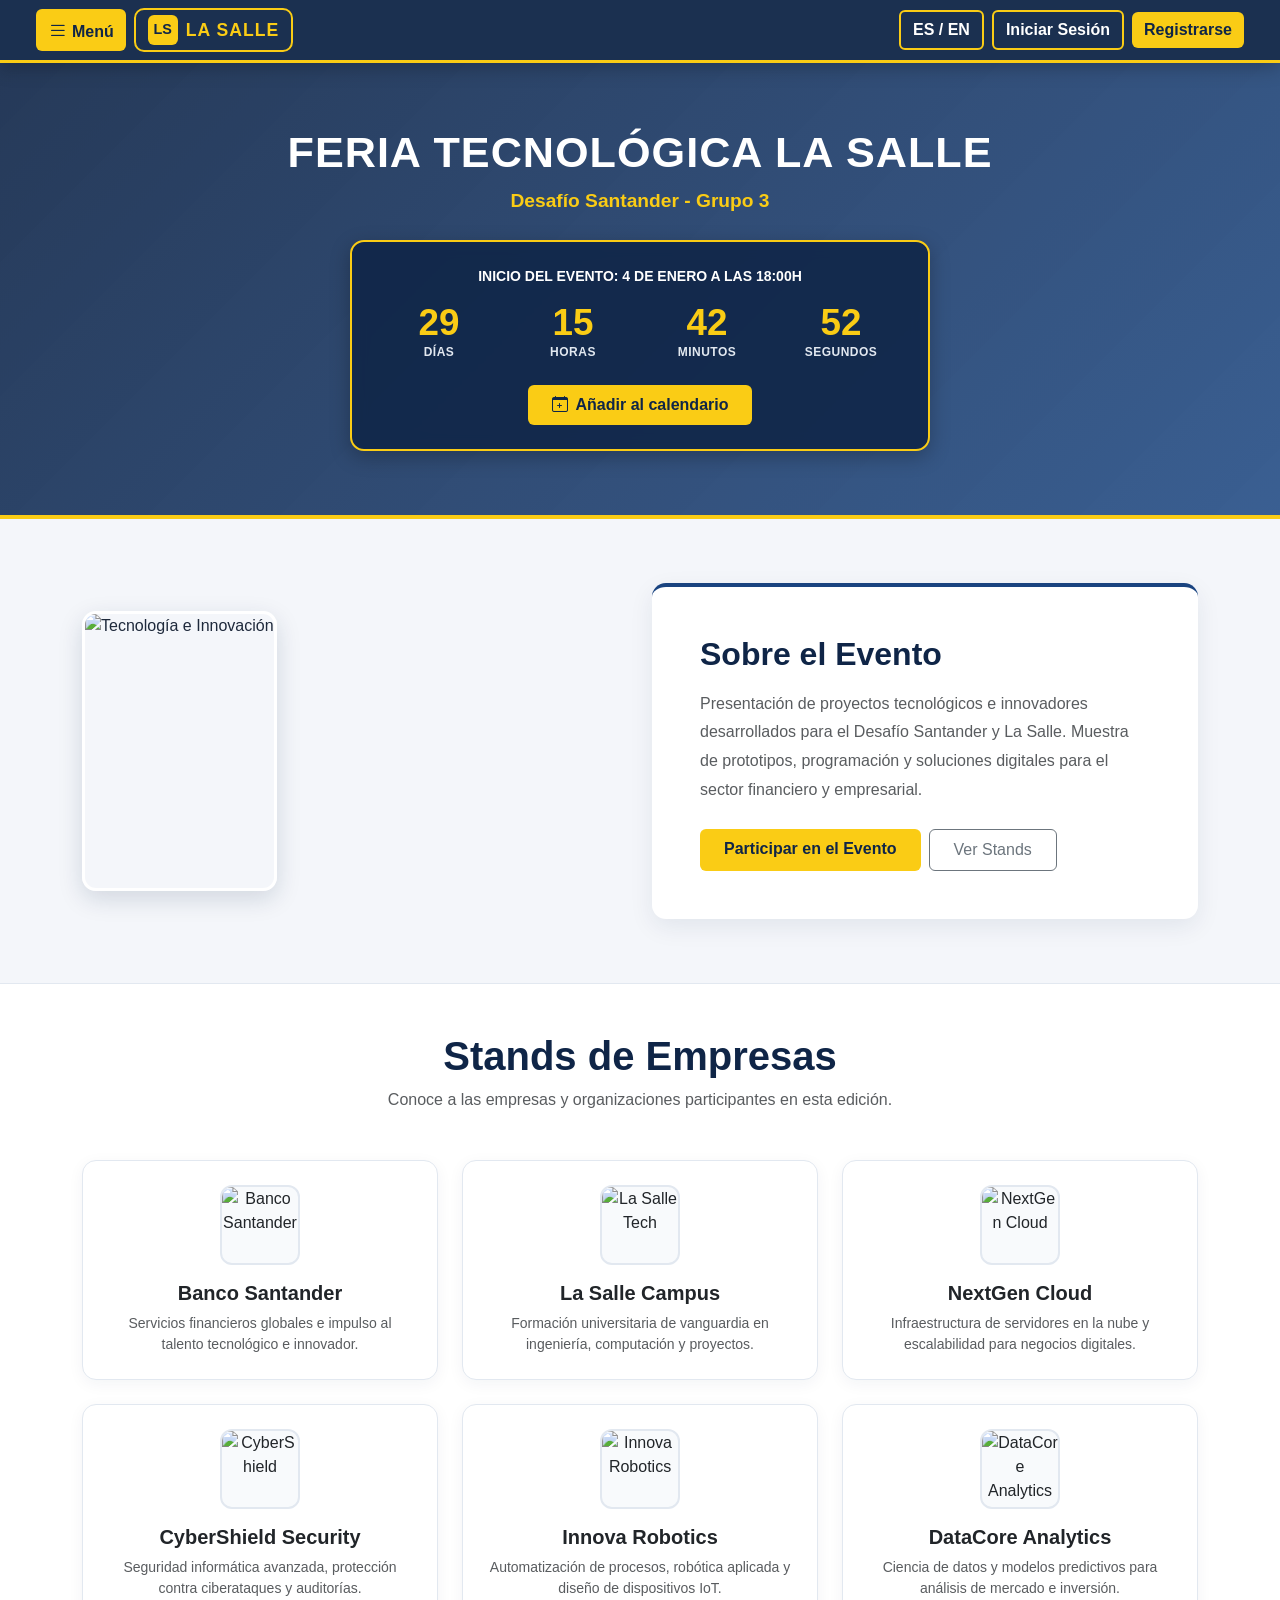
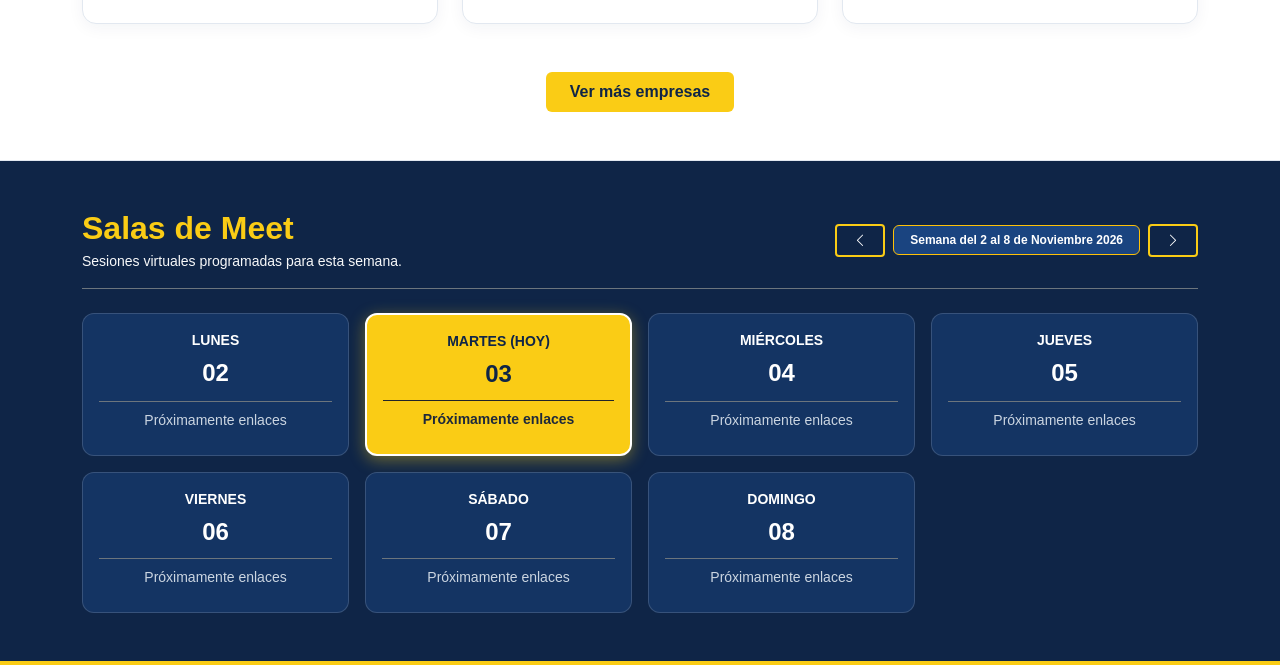
==== Archivos Página Web/LaSalle.HTML @ a7533fee "Subo la pagina web" ====
<!DOCTYPE html>
<html lang="es">
<head>
  <meta charset="UTF-8">
  <meta name="viewport" content="width=device-width, initial-scale=1.0">
  <title>Feria La Salle</title>
  <link href="https://cdn.jsdelivr.net/npm/bootstrap@5.3.3/dist/css/bootstrap.min.css" rel="stylesheet">
  <link rel="stylesheet" href="https://cdn.jsdelivr.net/npm/bootstrap-icons@1.11.3/font/bootstrap-icons.min.css">
  <link rel="stylesheet" href="LaSalleCSS.CSS">
</head>
<body>

  <div class="offcanvas offcanvas-start offcanvas-azul" tabindex="-1" id="menuLateral">
    <div class="offcanvas-header border-bottom border-secondary">
      <h5 class="offcanvas-title text-amarillo fw-bold">Menú Principal</h5>
      <button type="button" class="btn-close btn-close-white" data-bs-dismiss="offcanvas"></button>
    </div>
    <div class="offcanvas-body">
      <ul class="nav flex-column gap-2">
        <li class="nav-item">
          <a class="nav-link" href="#info" id="opt-info" data-bs-dismiss="offcanvas">
            <i class="bi bi-info-circle me-2"></i>Información
          </a>
        </li>
        <li class="nav-item">
          <a class="nav-link" href="#stands" id="opt-stands" data-bs-dismiss="offcanvas">
            <i class="bi bi-shop me-2"></i>Stands
          </a>
        </li>
        <li class="nav-item">
          <a class="nav-link" href="#meets" id="opt-meet" data-bs-dismiss="offcanvas">
            <i class="bi bi-camera-video me-2"></i>Meets
          </a>
        </li>
        <li class="nav-item">
          <a class="nav-link" href="#calendario-seccion" id="opt-cal" data-bs-dismiss="offcanvas">
            <i class="bi bi-calendar3 me-2"></i>Calendario
          </a>
        </li>
      </ul>
    </div>
  </div>

  <header class="banner-superior-sticky py-2 px-3 px-md-4">
    <div class="container-fluid d-flex justify-content-between align-items-center flex-wrap gap-2">
      <div class="d-flex align-items-center gap-2">
        <button class="btn btn-amarillo" type="button" data-bs-toggle="offcanvas" data-bs-target="#menuLateral">
          <i class="bi bi-list fs-5 me-1"></i>Menú
        </button>
        <a href="LaSalle.HTML" class="logo-banner">
          <div class="logo-simbolo">LS</div>
          <span class="logo-texto">LA SALLE</span>
        </a>
      </div>

      <div class="d-flex align-items-center flex-wrap gap-2">
        <button class="btn btn-azul-outline" id="btn-idioma" onclick="cambiarIdioma()">ES / EN</button>
        <a href="login.html" class="btn btn-azul-outline" id="btn-login-header">Iniciar Sesión</a>
        <a href="login.html#bloque-registro" class="btn btn-amarillo" id="btn-registro-header">Registrarse</a>
      </div>
    </div>
  </header>

  <section class="primer-fragmento p-3 p-md-5 d-flex align-items-center justify-content-center" id="calendario-seccion">
    <div class="container text-center my-3">
      <h1 class="nombre-evento text-uppercase mb-2" id="txt-titulo">Feria Tecnológica La Salle</h1>
      <div class="subtitulo-evento mb-4" id="txt-subtitulo">Desafío Santander - Grupo 3</div>

      <div class="contador-caja mx-auto p-3 p-md-4 text-center">
        <div class="text-uppercase fw-bold text-white small mb-3" id="txt-contador-desc">
          Inicio del evento: 4 de Enero a las 18:00h
        </div>
        <div class="row g-2 justify-content-center text-center">
          <div class="col-3">
            <div class="contador-numero" id="dias">00</div>
            <div class="contador-etiqueta" id="lbl-dias">Días</div>
          </div>
          <div class="col-3">
            <div class="contador-numero" id="horas">00</div>
            <div class="contador-etiqueta" id="lbl-horas">Horas</div>
          </div>
          <div class="col-3">
            <div class="contador-numero" id="minutos">00</div>
            <div class="contador-etiqueta" id="lbl-min">Minutos</div>
          </div>
          <div class="col-3">
            <div class="contador-numero" id="segundos">00</div>
            <div class="contador-etiqueta" id="lbl-seg">Segundos</div>
          </div>
        </div>
        <div class="mt-4">
          <button type="button" class="btn btn-amarillo px-4 py-2" id="btn-add-cal">
            <i class="bi bi-calendar-plus me-2"></i>Añadir al calendario
          </button>
        </div>
      </div>
    </div>
  </section>

  <section class="container my-5 py-3" id="info">
    <div class="row g-4 align-items-center">
      <div class="col-12 col-lg-6">
        <img src="https://images.unsplash.com/photo-1531482615713-2afd69097998?auto=format&fit=crop&w=900&q=80" alt="Tecnología e Innovación" class="foto-evento img-fluid">
      </div>
      <div class="col-12 col-lg-6">
        <div class="tarjeta-info p-4 p-md-5">
          <h2 class="fw-bold mb-3" style="color: #0f2547;" id="txt-info-titulo">Sobre el Evento</h2>
          <p class="text-muted fs-6 mb-4" id="txt-info-cuerpo" style="line-height: 1.8;">
            Presentación de proyectos tecnológicos e innovadores desarrollados para el Desafío Santander y La Salle. Muestra de prototipos, programación y soluciones digitales para el sector financiero y empresarial.
          </p>
          <div class="d-flex flex-wrap gap-2">
            <a href="login.html#bloque-registro" class="btn btn-amarillo px-4 py-2" id="btn-participar">Participar en el Evento</a>
            <a href="#stands" class="btn btn-outline-secondary px-4 py-2" id="btn-mas-info">Ver Stands</a>
          </div>
        </div>
      </div>
    </div>
  </section>

  <section class="seccion-stands py-5" id="stands">
    <div class="container">
      <div class="text-center mb-5">
        <h2 class="fw-bold display-6" style="color: #0f2547;" id="txt-stands-titulo">Stands de Empresas</h2>
        <p class="text-muted" id="txt-stands-sub">Conoce a las empresas y organizaciones participantes en esta edición.</p>
      </div>

      <div class="row row-cols-1 row-cols-md-2 row-cols-lg-3 g-4">
        <div class="col">
          <div class="card h-100 tarjeta-empresa text-center p-4">
            <div class="logo-empresa-wrapper mx-auto mb-3">
              <img src="LSBM-DESAFIO-GRUPO3\Archivos Página Web\imagenes\Proximamente.png" class="logo-empresa" alt="Banco Santander">
            </div>
            <h5 class="fw-bold mb-2">Banco Santander</h5>
            <p class="text-muted small mb-0">Servicios financieros globales e impulso al talento tecnológico e innovador.</p>
          </div>
        </div>

        <div class="col">
          <div class="card h-100 tarjeta-empresa text-center p-4">
            <div class="logo-empresa-wrapper mx-auto mb-3">
              <img src="https://images.unsplash.com/photo-1526374965328-7f61d4dc18c5?auto=format&fit=crop&w=160&q=80" class="logo-empresa" alt="La Salle Tech">
            </div>
            <h5 class="fw-bold mb-2">La Salle Campus</h5>
            <p class="text-muted small mb-0">Formación universitaria de vanguardia en ingeniería, computación y proyectos.</p>
          </div>
        </div>

        <div class="col">
          <div class="card h-100 tarjeta-empresa text-center p-4">
            <div class="logo-empresa-wrapper mx-auto mb-3">
              <img src="https://images.unsplash.com/photo-1518770660439-4636190af475?auto=format&fit=crop&w=160&q=80" class="logo-empresa" alt="NextGen Cloud">
            </div>
            <h5 class="fw-bold mb-2">NextGen Cloud</h5>
            <p class="text-muted small mb-0">Infraestructura de servidores en la nube y escalabilidad para negocios digitales.</p>
          </div>
        </div>

        <div class="col">
          <div class="card h-100 tarjeta-empresa text-center p-4">
            <div class="logo-empresa-wrapper mx-auto mb-3">
              <img src="https://images.unsplash.com/photo-1550751827-4bd374c3f58b?auto=format&fit=crop&w=160&q=80" class="logo-empresa" alt="CyberShield">
            </div>
            <h5 class="fw-bold mb-2">CyberShield Security</h5>
            <p class="text-muted small mb-0">Seguridad informática avanzada, protección contra ciberataques y auditorías.</p>
          </div>
        </div>

        <div class="col">
          <div class="card h-100 tarjeta-empresa text-center p-4">
            <div class="logo-empresa-wrapper mx-auto mb-3">
              <img src="https://images.unsplash.com/photo-1535378917042-10a22c95931a?auto=format&fit=crop&w=160&q=80" class="logo-empresa" alt="Innova Robotics">
            </div>
            <h5 class="fw-bold mb-2">Innova Robotics</h5>
            <p class="text-muted small mb-0">Automatización de procesos, robótica aplicada y diseño de dispositivos IoT.</p>
          </div>
        </div>

        <div class="col">
          <div class="card h-100 tarjeta-empresa text-center p-4">
            <div class="logo-empresa-wrapper mx-auto mb-3">
              <img src="https://images.unsplash.com/photo-1507238691740-187a5b1d37b8?auto=format&fit=crop&w=160&q=80" class="logo-empresa" alt="DataCore Analytics">
            </div>
            <h5 class="fw-bold mb-2">DataCore Analytics</h5>
            <p class="text-muted small mb-0">Ciencia de datos y modelos predictivos para análisis de mercado e inversión.</p>
          </div>
        </div>
      </div>

      <div class="text-center mt-5">
        <a href="stands.html" class="btn btn-amarillo px-4 py-2" id="btn-ver-mas-stands">
          Ver más empresas
        </a>
      </div>
    </div>
  </section>

  <section class="seccion-meets py-5" id="meets">
    <div class="container">
      <div class="d-flex justify-content-between align-items-center flex-wrap gap-3 mb-4 border-bottom border-secondary pb-3">
        <div>
          <h2 class="fw-bold text-amarillo mb-1" id="txt-meets-titulo">Salas de Meet</h2>
          <p class="text-light small mb-0" id="txt-meets-sub">Sesiones virtuales programadas para esta semana.</p>
        </div>

        <div class="d-flex align-items-center gap-2">
          <button class="btn btn-azul-outline btn-sm px-3" onclick="moverSemana(-1)" title="Semana anterior">
            <i class="bi bi-chevron-left"></i>
          </button>
          <span class="badge bg-azul-secundario border border-warning text-white py-2 px-3 fw-bold" id="etiqueta-semana">
            Semana del 2 al 8 de Noviembre 2026
          </span>
          <button class="btn btn-azul-outline btn-sm px-3" onclick="moverSemana(1)" title="Semana siguiente">
            <i class="bi bi-chevron-right"></i>
          </button>
        </div>
      </div>

      <div class="row row-cols-1 row-cols-sm-2 row-cols-md-4 row-cols-lg-7 g-3 text-center">
        <div class="col">
          <div class="tarjeta-dia-meet p-3 h-100 d-flex flex-column justify-content-between">
            <div>
              <span class="d-block text-uppercase small fw-bold mb-1" id="dia-1-nom">Lunes</span>
              <span class="fs-4 fw-bold d-block mb-2" id="dia-1-num">02</span>
            </div>
            <div class="small text-muted-custom py-2 border-top border-secondary">
              Próximamente enlaces
            </div>
          </div>
        </div>

        <div class="col">
          <div class="tarjeta-dia-meet dia-actual p-3 h-100 d-flex flex-column justify-content-between">
            <div>
              <span class="d-block text-uppercase small fw-bold mb-1" id="dia-2-nom">Martes (Hoy)</span>
              <span class="fs-4 fw-bold d-block mb-2" id="dia-2-num">03</span>
            </div>
            <div class="small text-muted-custom py-2 border-top border-dark">
              Próximamente enlaces
            </div>
          </div>
        </div>

        <div class="col">
          <div class="tarjeta-dia-meet p-3 h-100 d-flex flex-column justify-content-between">
            <div>
              <span class="d-block text-uppercase small fw-bold mb-1" id="dia-3-nom">Miércoles</span>
              <span class="fs-4 fw-bold d-block mb-2" id="dia-3-num">04</span>
            </div>
            <div class="small text-muted-custom py-2 border-top border-secondary">
              Próximamente enlaces
            </div>
          </div>
        </div>

        <div class="col">
          <div class="tarjeta-dia-meet p-3 h-100 d-flex flex-column justify-content-between">
            <div>
              <span class="d-block text-uppercase small fw-bold mb-1" id="dia-4-nom">Jueves</span>
              <span class="fs-4 fw-bold d-block mb-2" id="dia-4-num">05</span>
            </div>
            <div class="small text-muted-custom py-2 border-top border-secondary">
              Próximamente enlaces
            </div>
          </div>
        </div>

        <div class="col">
          <div class="tarjeta-dia-meet p-3 h-100 d-flex flex-column justify-content-between">
            <div>
              <span class="d-block text-uppercase small fw-bold mb-1" id="dia-5-nom">Viernes</span>
              <span class="fs-4 fw-bold d-block mb-2" id="dia-5-num">06</span>
            </div>
            <div class="small text-muted-custom py-2 border-top border-secondary">
              Próximamente enlaces
            </div>
          </div>
        </div>

        <div class="col">
          <div class="tarjeta-dia-meet p-3 h-100 d-flex flex-column justify-content-between">
            <div>
              <span class="d-block text-uppercase small fw-bold mb-1" id="dia-6-nom">Sábado</span>
              <span class="fs-4 fw-bold d-block mb-2" id="dia-6-num">07</span>
            </div>
            <div class="small text-muted-custom py-2 border-top border-secondary">
              Próximamente enlaces
            </div>
          </div>
        </div>

        <div class="col">
          <div class="tarjeta-dia-meet p-3 h-100 d-flex flex-column justify-content-between">
            <div>
              <span class="d-block text-uppercase small fw-bold mb-1" id="dia-7-nom">Domingo</span>
              <span class="fs-4 fw-bold d-block mb-2" id="dia-7-num">08</span>
            </div>
            <div class="small text-muted-custom py-2 border-top border-secondary">
              Próximamente enlaces
            </div>
          </div>
        </div>
      </div>
    </div>
  </section>

  <script src="https://cdn.jsdelivr.net/npm/bootstrap@5.3.3/dist/js/bootstrap.bundle.min.js"></script>
  <script>
    let idiomaActual = "es";

    function cambiarIdioma() {
      if (idiomaActual === "es") {
        idiomaActual = "en";
        document.getElementById("opt-info").innerHTML = '<i class="bi bi-info-circle me-2"></i>Information';
        document.getElementById("opt-stands").innerHTML = '<i class="bi bi-shop me-2"></i>Stands';
        document.getElementById("opt-meet").innerHTML = '<i class="bi bi-camera-video me-2"></i>Meets';
        document.getElementById("opt-cal").innerHTML = '<i class="bi bi-calendar3 me-2"></i>Calendar';
        document.getElementById("btn-login-header").innerText = "Sign In";
        document.getElementById("btn-registro-header").innerText = "Register";
        document.getElementById("txt-titulo").innerText = "LA SALLE TECH FAIR";
        document.getElementById("txt-subtitulo").innerText = "Santander Challenge - Group 3";
        document.getElementById("txt-contador-desc").innerText = "Event starts: January 4th at 18:00h";
        document.getElementById("lbl-dias").innerText = "Days";
        document.getElementById("lbl-horas").innerText = "Hours";
        document.getElementById("lbl-min").innerText = "Minutes";
        document.getElementById("lbl-seg").innerText = "Seconds";
        document.getElementById("btn-add-cal").innerHTML = '<i class="bi bi-calendar-plus me-2"></i>Add to calendar';
        document.getElementById("txt-info-titulo").innerText = "About the Event";
        document.getElementById("txt-info-cuerpo").innerText = "Presentation of technological and innovative projects developed for the Santander and La Salle Challenge.";
        document.getElementById("btn-participar").innerText = "Join the Event";
        document.getElementById("btn-mas-info").innerText = "View Stands";
        document.getElementById("txt-stands-titulo").innerText = "Company Stands";
        document.getElementById("txt-stands-sub").innerText = "Discover participating companies and organizations in this edition.";
        document.getElementById("btn-ver-mas-stands").innerText = "See more companies";
        document.getElementById("txt-meets-titulo").innerText = "Meet Rooms";
        document.getElementById("txt-meets-sub").innerText = "Virtual sessions scheduled for this week.";
        document.getElementById("dia-1-nom").innerText = "Monday";
        document.getElementById("dia-2-nom").innerText = "Tuesday (Today)";
        document.getElementById("dia-3-nom").innerText = "Wednesday";
        document.getElementById("dia-4-nom").innerText = "Thursday";
        document.getElementById("dia-5-nom").innerText = "Friday";
        document.getElementById("dia-6-nom").innerText = "Saturday";
        document.getElementById("dia-7-nom").innerText = "Sunday";
      } else {
        idiomaActual = "es";
        document.getElementById("opt-info").innerHTML = '<i class="bi bi-info-circle me-2"></i>Información';
        document.getElementById("opt-stands").innerHTML = '<i class="bi bi-shop me-2"></i>Stands';
        document.getElementById("opt-meet").innerHTML = '<i class="bi bi-camera-video me-2"></i>Meets';
        document.getElementById("opt-cal").innerHTML = '<i class="bi bi-calendar3 me-2"></i>Calendario';
        document.getElementById("btn-login-header").innerText = "Iniciar Sesión";
        document.getElementById("btn-registro-header").innerText = "Registrarse";
        document.getElementById("txt-titulo").innerText = "FERIA TECNOLÓGICA LA SALLE";
        document.getElementById("txt-subtitulo").innerText = "Desafío Santander - Grupo 3";
        document.getElementById("txt-contador-desc").innerText = "Inicio del evento: 4 de Enero a las 18:00h";
        document.getElementById("lbl-dias").innerText = "Días";
        document.getElementById("lbl-horas").innerText = "Horas";
        document.getElementById("lbl-min").innerText = "Minutos";
        document.getElementById("lbl-seg").innerText = "Segundos";
        document.getElementById("btn-add-cal").innerHTML = '<i class="bi bi-calendar-plus me-2"></i>Añadir al calendario';
        document.getElementById("txt-info-titulo").innerText = "Sobre el Evento";
        document.getElementById("txt-info-cuerpo").innerText = "Presentación de proyectos tecnológicos e innovadores desarrollados para el Desafío Santander y La Salle. Muestra de prototipos, programación y soluciones digitales para el sector financiero y empresarial.";
        document.getElementById("btn-participar").innerText = "Participar en el Evento";
        document.getElementById("btn-mas-info").innerText = "Ver Stands";
        document.getElementById("txt-stands-titulo").innerText = "Stands de Empresas";
        document.getElementById("txt-stands-sub").innerText = "Conoce a las empresas y organizaciones participantes en esta edición.";
        document.getElementById("btn-ver-mas-stands").innerText = "Ver más empresas";
        document.getElementById("txt-meets-titulo").innerText = "Salas de Meet";
        document.getElementById("txt-meets-sub").innerText = "Sesiones virtuales programadas para esta semana.";
        document.getElementById("dia-1-nom").innerText = "Lunes";
        document.getElementById("dia-2-nom").innerText = "Martes (Hoy)";
        document.getElementById("dia-3-nom").innerText = "Miércoles";
        document.getElementById("dia-4-nom").innerText = "Jueves";
        document.getElementById("dia-5-nom").innerText = "Viernes";
        document.getElementById("dia-6-nom").innerText = "Sábado";
        document.getElementById("dia-7-nom").innerText = "Domingo";
      }
    }

    function calcularContador() {
      const ahora = new Date();
      let anio = ahora.getFullYear();
      let fechaMeta = new Date(anio, 0, 4, 18, 0, 0);

      if (ahora > fechaMeta) {
        fechaMeta = new Date(anio + 1, 0, 4, 18, 0, 0);
      }

      const restante = fechaMeta - ahora;

      if (restante <= 0) {
        document.getElementById("dias").innerText = "00";
        document.getElementById("horas").innerText = "00";
        document.getElementById("minutos").innerText = "00";
        document.getElementById("segundos").innerText = "00";
        return;
      }

      const dias = Math.floor(restante / (1000 * 60 * 60 * 24));
      const horas = Math.floor((restante % (1000 * 60 * 60 * 24)) / (1000 * 60 * 60));
      const minutos = Math.floor((restante % (1000 * 60 * 60)) / (1000 * 60));
      const segundos = Math.floor((restante % (1000 * 60)) / 1000);

      document.getElementById("dias").innerText = dias < 10 ? "0" + dias : dias;
      document.getElementById("horas").innerText = horas < 10 ? "0" + horas : horas;
      document.getElementById("minutos").innerText = minutos < 10 ? "0" + minutos : minutos;
      document.getElementById("segundos").innerText = segundos < 10 ? "0" + segundos : segundos;
    }

    calcularContador();
    setInterval(calcularContador, 1000);

    let offsetSemana = 0;
    function moverSemana(dir) {
      offsetSemana += dir;
      const etiqueta = document.getElementById("etiqueta-semana");
      if (offsetSemana === 0) {
        etiqueta.innerText = "Semana del 2 al 8 de Noviembre 2026";
      } else if (offsetSemana > 0) {
        etiqueta.innerText = "Semana del " + (2 + offsetSemana * 7) + " de Noviembre 2026";
      } else {
        etiqueta.innerText = "Semana anterior";
      }
    }
  </script>
</body>
</html>
---- Archivos Página Web/LaSalleCSS.CSS ----
body {
  font-family: 'Segoe UI', -apple-system, BlinkMacSystemFont, Roboto, sans-serif;
  background-color: #f4f6fa;
  color: #1e293b;
  overflow-x: hidden;
}

.bg-azul-primario {
  background-color: #0f2547 !important;
}

.bg-azul-secundario {
  background-color: #1a4480 !important;
}

.text-amarillo {
  color: #facc15 !important;
}

.bg-amarillo {
  background-color: #facc15 !important;
}

.btn-amarillo {
  background-color: #facc15;
  color: #0f2547;
  font-weight: 700;
  border: none;
  transition: all 0.2s ease-in-out;
}

.btn-amarillo:hover {
  background-color: #ffe066;
  color: #0f2547;
  transform: translateY(-2px);
  box-shadow: 0 4px 12px rgba(250, 204, 21, 0.35);
}

.btn-azul-outline {
  border: 2px solid #facc15;
  color: #ffffff;
  font-weight: 600;
  background: transparent;
  transition: all 0.2s ease-in-out;
}

.btn-azul-outline:hover {
  background-color: #facc15;
  color: #0f2547;
}

.banner-superior-sticky {
  position: sticky;
  top: 0;
  z-index: 1030;
  background-color: rgba(15, 37, 71, 0.95);
  backdrop-filter: blur(10px);
  border-bottom: 3px solid #facc15;
  box-shadow: 0 4px 18px rgba(0, 0, 0, 0.25);
  transition: all 0.3s ease;
}

.logo-banner {
  border: 2px solid #facc15;
  color: #facc15;
  background-color: transparent;
  border-radius: 10px;
  padding: 5px 12px;
  display: inline-flex;
  align-items: center;
  gap: 8px;
  text-decoration: none;
  transition: all 0.3s ease;
}

.logo-simbolo {
  width: 30px;
  height: 30px;
  border-radius: 6px;
  background-color: #facc15;
  color: #0f2547;
  display: flex;
  align-items: center;
  justify-content: center;
  font-weight: 800;
  font-size: 0.9rem;
  transition: all 0.3s ease;
}

.logo-texto {
  font-weight: 800;
  letter-spacing: 1px;
  font-size: 1.1rem;
  color: #facc15;
  transition: color 0.3s ease;
}

.logo-banner:hover {
  border-color: #00d2ff;
  color: #00d2ff;
  background-color: rgba(0, 210, 255, 0.12);
  transform: scale(1.03);
}

.logo-banner:hover .logo-simbolo {
  background-color: #00d2ff;
  color: #0f2547;
}

.logo-banner:hover .logo-texto {
  color: #00d2ff;
}

.primer-fragmento {
  position: relative;
  background: linear-gradient(135deg, rgba(15, 37, 71, 0.90), rgba(26, 68, 128, 0.85)),
              url('https://images.unsplash.com/photo-1517245386807-bb43f82c33c4?auto=format&fit=crop&w=1400&q=80');
  background-size: cover;
  background-position: center;
  color: #ffffff;
  min-height: 400px;
  border-bottom: 4px solid #facc15;
}

.nombre-evento {
  font-size: clamp(1.8rem, 4vw, 2.7rem);
  font-weight: 800;
  letter-spacing: 1px;
  color: #ffffff;
}

.subtitulo-evento {
  font-size: clamp(1rem, 2vw, 1.2rem);
  font-weight: 600;
  color: #facc15;
}

.contador-caja {
  background-color: rgba(15, 37, 71, 0.88);
  border: 2px solid #facc15;
  border-radius: 14px;
  backdrop-filter: blur(8px);
  box-shadow: 0 6px 20px rgba(0, 0, 0, 0.25);
  max-width: 580px;
}

.contador-numero {
  font-size: clamp(1.6rem, 3.5vw, 2.3rem);
  font-weight: 800;
  color: #facc15;
  line-height: 1.1;
}

.contador-etiqueta {
  font-size: 0.75rem;
  font-weight: 700;
  color: #e2e8f0;
  text-transform: uppercase;
  letter-spacing: 0.5px;
}

.offcanvas-azul {
  background-color: #0f2547 !important;
  color: #ffffff;
  width: 290px !important;
}

.offcanvas-azul .nav-link {
  color: #ffffff;
  font-size: 1.1rem;
  font-weight: 600;
  padding: 12px 16px;
  border-radius: 8px;
  transition: all 0.25s ease;
}

.offcanvas-azul .nav-link:hover {
  background-color: #facc15 !important;
  color: #0f2547 !important;
  transform: translateX(6px);
}

.tarjeta-info {
  background-color: #ffffff;
  border-radius: 14px;
  border: none;
  border-top: 4px solid #1a4480;
  box-shadow: 0 8px 24px rgba(15, 37, 71, 0.08);
}

.foto-evento {
  border-radius: 14px;
  box-shadow: 0 8px 24px rgba(15, 37, 71, 0.15);
  border: 3px solid #ffffff;
  object-fit: cover;
  width: 100%;
  height: 100%;
  min-height: 280px;
}

.seccion-stands {
  background-color: #ffffff;
  border-top: 1px solid #e2e8f0;
  border-bottom: 1px solid #e2e8f0;
}

.tarjeta-empresa {
  border-radius: 14px;
  border: 1px solid #e2e8f0;
  box-shadow: 0 4px 16px rgba(15, 37, 71, 0.05);
  transition: all 0.25s ease;
  background-color: #ffffff;
}

.tarjeta-empresa:hover {
  transform: translateY(-4px);
  border-color: #facc15;
  box-shadow: 0 8px 24px rgba(15, 37, 71, 0.12);
}

.logo-empresa-wrapper {
  width: 80px;
  height: 80px;
  border-radius: 12px;
  border: 2px solid #e2e8f0;
  display: flex;
  align-items: center;
  justify-content: center;
  overflow: hidden;
  background-color: #f8fafc;
}

.logo-empresa {
  width: 100%;
  height: 100%;
  object-fit: cover;
}

.seccion-meets {
  background-color: #0f2547;
  color: #ffffff;
  border-bottom: 4px solid #facc15;
}

.tarjeta-dia-meet {
  border-radius: 12px;
  border: 1px solid rgba(255, 255, 255, 0.15);
  background-color: rgba(26, 68, 128, 0.5);
  color: #ffffff;
  transition: all 0.25s ease;
}

.tarjeta-dia-meet:hover {
  transform: translateY(-3px);
  border-color: #facc15;
}

.tarjeta-dia-meet.dia-actual {
  background-color: #facc15 !important;
  color: #0f2547 !important;
  border: 2px solid #ffffff;
  font-weight: 700;
  box-shadow: 0 4px 16px rgba(250, 204, 21, 0.4);
}

.tarjeta-dia-meet.dia-actual .text-muted-custom {
  color: #1e293b !important;
}

.text-muted-custom {
  color: #cbd5e1;
}

.card-auth {
  border-radius: 16px;
  border: none;
  box-shadow: 0 10px 30px rgba(15, 37, 71, 0.10);
  background-color: #ffffff;
}

.card-auth-header {
  background-color: #0f2547;
  color: #ffffff;
  border-top-left-radius: 16px;
  border-top-right-radius: 16px;
  padding: 20px 24px;
  border-bottom: 3px solid #facc15;
}

.nav-pills-amarillo .nav-link {
  color: #0f2547;
  font-weight: 700;
  border-radius: 10px;
  background-color: #e2e8f0;
  margin: 0 4px;
}

.nav-pills-amarillo .nav-link.active {
  background-color: #facc15;
  color: #0f2547;
}
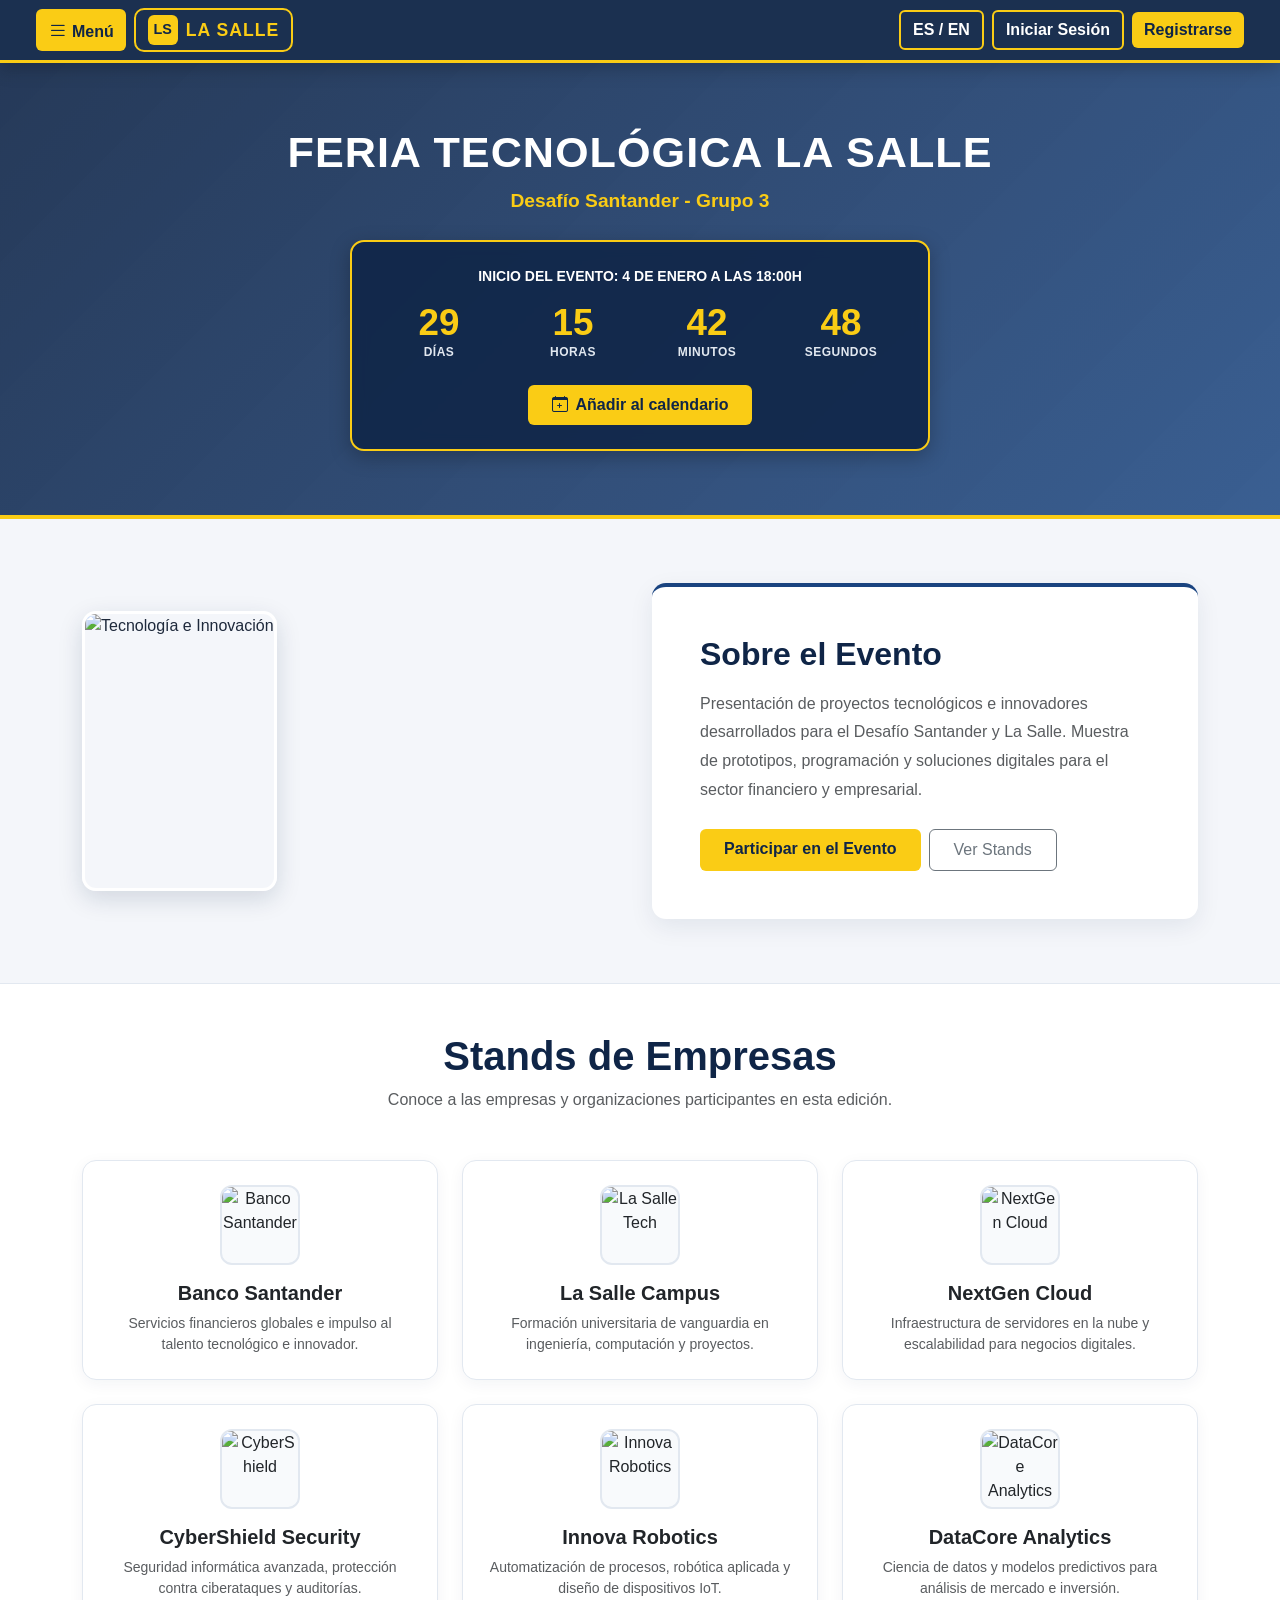
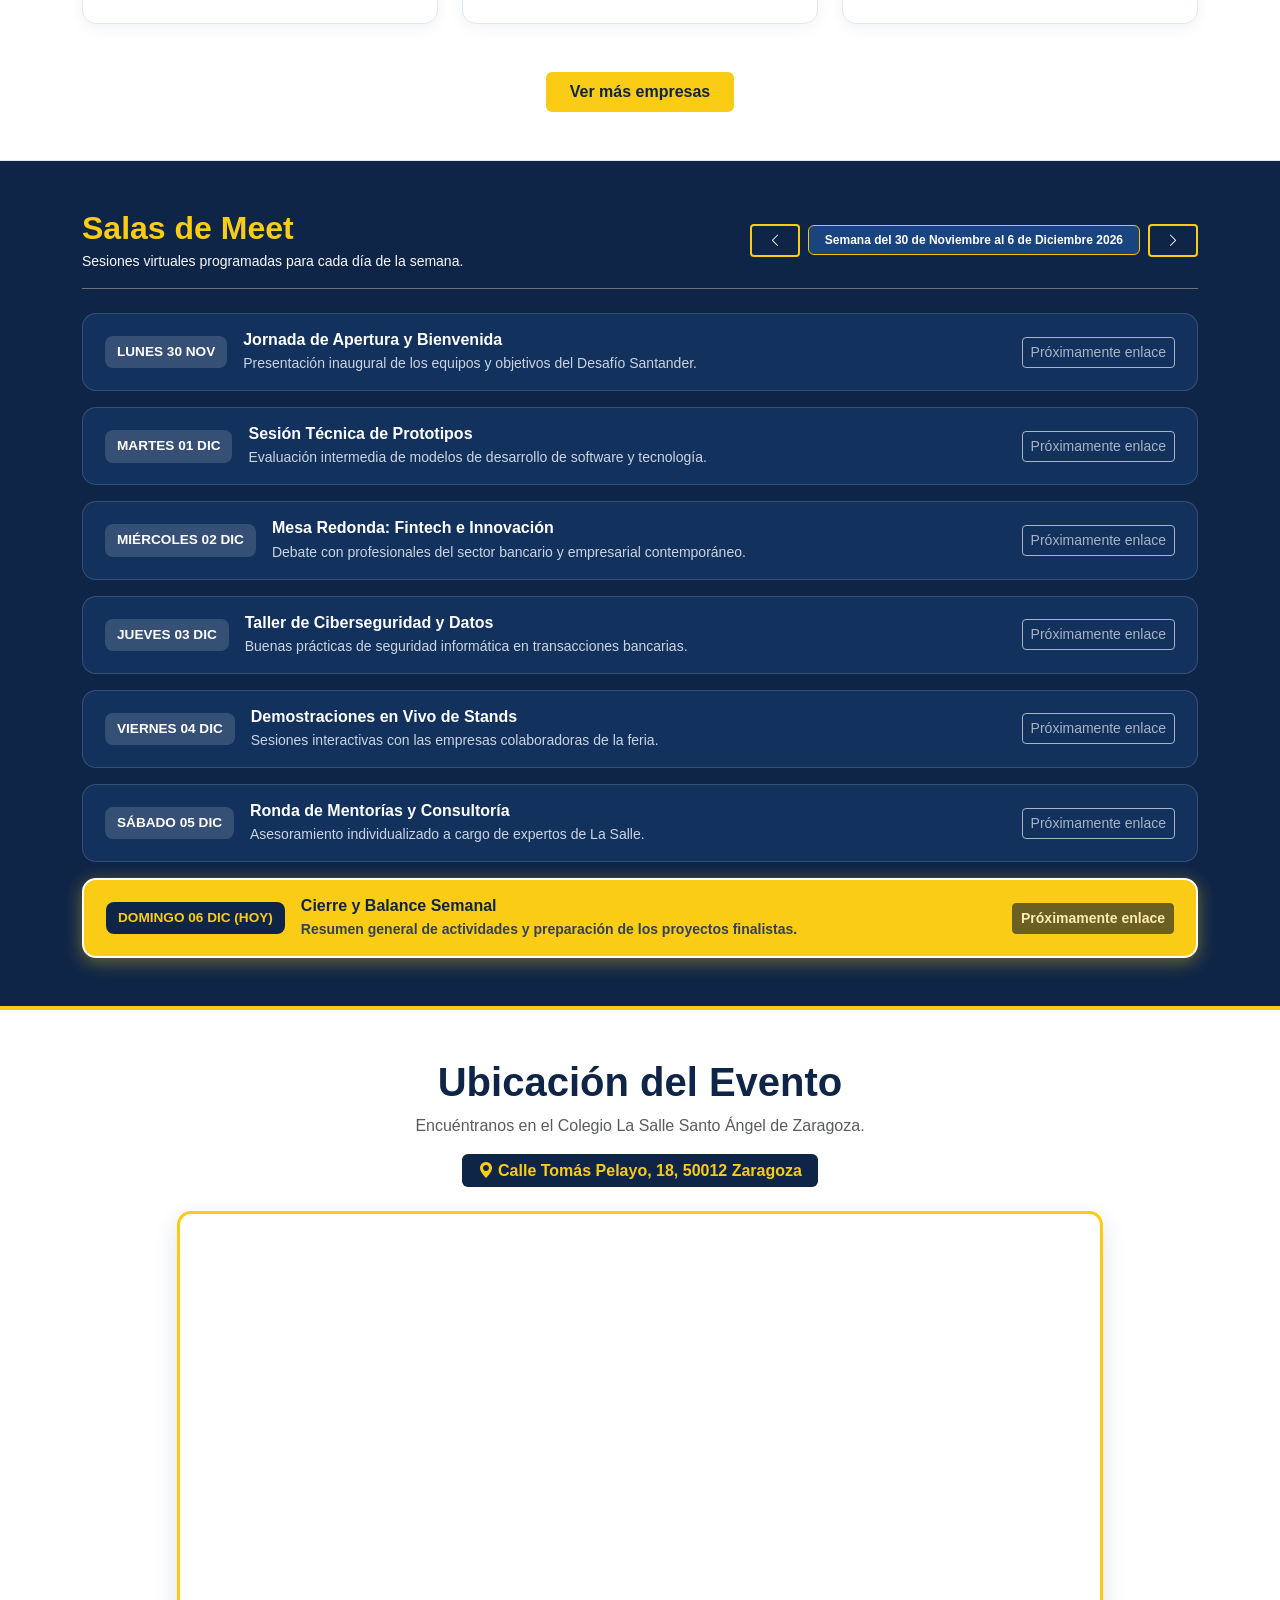
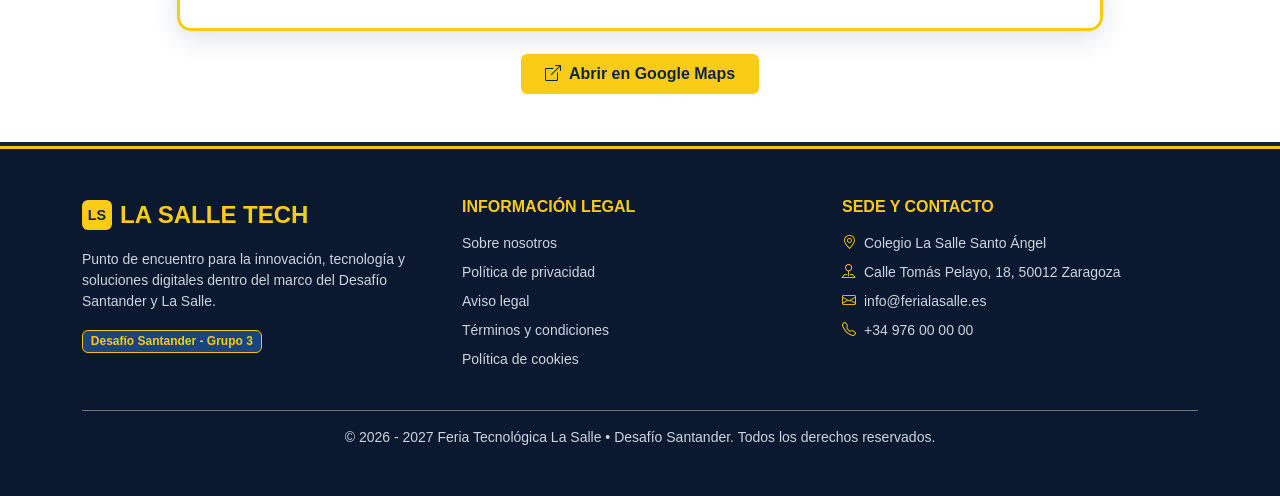
==== commit d06b625a: "subimos los cambios de la pagina web" ====
--- a/Archivos Página Web/LaSalle.HTML
+++ b/Archivos Página Web/LaSalle.HTML
@@ -12,7 +12,7 @@
 
   <div class="offcanvas offcanvas-start offcanvas-azul" tabindex="-1" id="menuLateral">
     <div class="offcanvas-header border-bottom border-secondary">
-      <h5 class="offcanvas-title text-amarillo fw-bold">Menú Principal</h5>
+      <h5 class="offcanvas-title text-amarillo fw-bold" id="menu-titulo">Menú Principal</h5>
       <button type="button" class="btn-close btn-close-white" data-bs-dismiss="offcanvas"></button>
     </div>
     <div class="offcanvas-body">
@@ -33,6 +33,11 @@
           </a>
         </li>
         <li class="nav-item">
+          <a class="nav-link" href="#mapa" id="opt-mapa" data-bs-dismiss="offcanvas">
+            <i class="bi bi-geo-alt me-2"></i>Mapa
+          </a>
+        </li>
+        <li class="nav-item">
           <a class="nav-link" href="#calendario-seccion" id="opt-cal" data-bs-dismiss="offcanvas">
             <i class="bi bi-calendar3 me-2"></i>Calendario
           </a>
@@ -41,11 +46,39 @@
     </div>
   </div>
 
+  <div class="modal fade" id="modalPerfil" tabindex="-1" aria-hidden="true">
+    <div class="modal-dialog modal-dialog-centered">
+      <div class="modal-content card-auth overflow-hidden">
+        <div class="card-auth-header d-flex justify-content-between align-items-center">
+          <h5 class="modal-title fw-bold text-amarillo mb-0" id="perfil-modal-titulo">
+            <i class="bi bi-person-bounding-box me-2"></i>Perfil de Usuario
+          </h5>
+          <button type="button" class="btn-close btn-close-white" data-bs-dismiss="modal"></button>
+        </div>
+        <div class="modal-body p-4 text-center">
+          <div class="mb-3">
+            <img src="https://images.unsplash.com/photo-1535713875002-d1d0cf377fde?auto=format&fit=crop&w=200&q=80" id="perfil-modal-img" alt="Foto de Perfil" class="rounded-circle border border-warning border-3 shadow" style="width: 110px; height: 110px; object-fit: cover;">
+          </div>
+          <h4 class="fw-bold text-dark mb-1" id="perfil-modal-nombre">Usuario</h4>
+          <div class="mb-4">
+            <span class="badge bg-azul-primario text-amarillo px-3 py-2 fs-6" id="perfil-modal-tipo">Usuario / Invitado</span>
+          </div>
+          <div class="text-start bg-light p-3 rounded-3 border" id="perfil-modal-detalles">
+          </div>
+        </div>
+        <div class="modal-footer bg-light border-0 d-flex justify-content-between">
+          <button type="button" class="btn btn-outline-secondary" data-bs-dismiss="modal" id="perfil-btn-cerrar">Cerrar</button>
+          <button type="button" class="btn btn-danger" onclick="cerrarSesion()" id="perfil-btn-salir">Cerrar Sesión</button>
+        </div>
+      </div>
+    </div>
+  </div>
+
   <header class="banner-superior-sticky py-2 px-3 px-md-4">
     <div class="container-fluid d-flex justify-content-between align-items-center flex-wrap gap-2">
       <div class="d-flex align-items-center gap-2">
         <button class="btn btn-amarillo" type="button" data-bs-toggle="offcanvas" data-bs-target="#menuLateral">
-          <i class="bi bi-list fs-5 me-1"></i>Menú
+          <i class="bi bi-list fs-5 me-1"></i><span id="btn-txt-menu">Menú</span>
         </button>
         <a href="LaSalle.HTML" class="logo-banner">
           <div class="logo-simbolo">LS</div>
@@ -53,10 +86,12 @@
         </a>
       </div>
 
-      <div class="d-flex align-items-center flex-wrap gap-2">
+      <div class="d-flex align-items-center flex-wrap gap-2" id="contenedor-auth-header">
         <button class="btn btn-azul-outline" id="btn-idioma" onclick="cambiarIdioma()">ES / EN</button>
-        <a href="login.html" class="btn btn-azul-outline" id="btn-login-header">Iniciar Sesión</a>
-        <a href="login.html#bloque-registro" class="btn btn-amarillo" id="btn-registro-header">Registrarse</a>
+        <div id="zona-botones-sesion" class="d-flex align-items-center gap-2">
+          <a href="login.html" class="btn btn-azul-outline" id="btn-login-header">Iniciar Sesión</a>
+          <a href="login.html#bloque-registro" class="btn btn-amarillo" id="btn-registro-header">Registrarse</a>
+        </div>
       </div>
     </div>
   </header>
@@ -128,10 +163,10 @@
         <div class="col">
           <div class="card h-100 tarjeta-empresa text-center p-4">
             <div class="logo-empresa-wrapper mx-auto mb-3">
-              <img src="LSBM-DESAFIO-GRUPO3\Archivos Página Web\imagenes\Proximamente.png" class="logo-empresa" alt="Banco Santander">
+              <img src="https://images.unsplash.com/photo-1618005182384-a83a8bd57fbe?auto=format&fit=crop&w=160&q=80" class="logo-empresa" alt="Banco Santander">
             </div>
             <h5 class="fw-bold mb-2">Banco Santander</h5>
-            <p class="text-muted small mb-0">Servicios financieros globales e impulso al talento tecnológico e innovador.</p>
+            <p class="text-muted small mb-0" id="stand-desc-1">Servicios financieros globales e impulso al talento tecnológico e innovador.</p>
           </div>
         </div>
 
@@ -141,7 +176,7 @@
               <img src="https://images.unsplash.com/photo-1526374965328-7f61d4dc18c5?auto=format&fit=crop&w=160&q=80" class="logo-empresa" alt="La Salle Tech">
             </div>
             <h5 class="fw-bold mb-2">La Salle Campus</h5>
-            <p class="text-muted small mb-0">Formación universitaria de vanguardia en ingeniería, computación y proyectos.</p>
+            <p class="text-muted small mb-0" id="stand-desc-2">Formación universitaria de vanguardia en ingeniería, computación y proyectos.</p>
           </div>
         </div>
 
@@ -151,7 +186,7 @@
               <img src="https://images.unsplash.com/photo-1518770660439-4636190af475?auto=format&fit=crop&w=160&q=80" class="logo-empresa" alt="NextGen Cloud">
             </div>
             <h5 class="fw-bold mb-2">NextGen Cloud</h5>
-            <p class="text-muted small mb-0">Infraestructura de servidores en la nube y escalabilidad para negocios digitales.</p>
+            <p class="text-muted small mb-0" id="stand-desc-3">Infraestructura de servidores en la nube y escalabilidad para negocios digitales.</p>
           </div>
         </div>
 
@@ -161,7 +196,7 @@
               <img src="https://images.unsplash.com/photo-1550751827-4bd374c3f58b?auto=format&fit=crop&w=160&q=80" class="logo-empresa" alt="CyberShield">
             </div>
             <h5 class="fw-bold mb-2">CyberShield Security</h5>
-            <p class="text-muted small mb-0">Seguridad informática avanzada, protección contra ciberataques y auditorías.</p>
+            <p class="text-muted small mb-0" id="stand-desc-4">Seguridad informática avanzada, protección contra ciberataques y auditorías.</p>
           </div>
         </div>
 
@@ -171,7 +206,7 @@
               <img src="https://images.unsplash.com/photo-1535378917042-10a22c95931a?auto=format&fit=crop&w=160&q=80" class="logo-empresa" alt="Innova Robotics">
             </div>
             <h5 class="fw-bold mb-2">Innova Robotics</h5>
-            <p class="text-muted small mb-0">Automatización de procesos, robótica aplicada y diseño de dispositivos IoT.</p>
+            <p class="text-muted small mb-0" id="stand-desc-5">Automatización de procesos, robótica aplicada y diseño de dispositivos IoT.</p>
           </div>
         </div>
 
@@ -181,7 +216,7 @@
               <img src="https://images.unsplash.com/photo-1507238691740-187a5b1d37b8?auto=format&fit=crop&w=160&q=80" class="logo-empresa" alt="DataCore Analytics">
             </div>
             <h5 class="fw-bold mb-2">DataCore Analytics</h5>
-            <p class="text-muted small mb-0">Ciencia de datos y modelos predictivos para análisis de mercado e inversión.</p>
+            <p class="text-muted small mb-0" id="stand-desc-6">Ciencia de datos y modelos predictivos para análisis de mercado e inversión.</p>
           </div>
         </div>
       </div>
@@ -199,7 +234,7 @@
       <div class="d-flex justify-content-between align-items-center flex-wrap gap-3 mb-4 border-bottom border-secondary pb-3">
         <div>
           <h2 class="fw-bold text-amarillo mb-1" id="txt-meets-titulo">Salas de Meet</h2>
-          <p class="text-light small mb-0" id="txt-meets-sub">Sesiones virtuales programadas para esta semana.</p>
+          <p class="text-light small mb-0" id="txt-meets-sub">Sesiones virtuales programadas para cada día de la semana.</p>
         </div>
 
         <div class="d-flex align-items-center gap-2">
@@ -207,7 +242,7 @@
             <i class="bi bi-chevron-left"></i>
           </button>
           <span class="badge bg-azul-secundario border border-warning text-white py-2 px-3 fw-bold" id="etiqueta-semana">
-            Semana del 2 al 8 de Noviembre 2026
+            Cargando semana...
           </span>
           <button class="btn btn-azul-outline btn-sm px-3" onclick="moverSemana(1)" title="Semana siguiente">
             <i class="bi bi-chevron-right"></i>
@@ -215,107 +250,204 @@
         </div>
       </div>
 
-      <div class="row row-cols-1 row-cols-sm-2 row-cols-md-4 row-cols-lg-7 g-3 text-center">
-        <div class="col">
-          <div class="tarjeta-dia-meet p-3 h-100 d-flex flex-column justify-content-between">
+      <div class="row row-cols-1 g-3">
+        <div class="col">
+          <div class="tarjeta-dia-columna d-flex flex-column flex-md-row justify-content-between align-items-md-center gap-3" id="tarjeta-dia-1">
+            <div class="d-flex align-items-center gap-3">
+              <span class="badge-dia" id="col-dia-1-badge">LUNES 09 NOV</span>
+              <div>
+                <h6 class="fw-bold mb-1" id="col-dia-1-titulo">Jornada de Apertura y Bienvenida</h6>
+                <p class="small text-muted-custom mb-0" id="col-dia-1-desc">Presentación inaugural de los equipos y objetivos del Desafío Santander.</p>
+              </div>
+            </div>
             <div>
-              <span class="d-block text-uppercase small fw-bold mb-1" id="dia-1-nom">Lunes</span>
-              <span class="fs-4 fw-bold d-block mb-2" id="dia-1-num">02</span>
-            </div>
-            <div class="small text-muted-custom py-2 border-top border-secondary">
-              Próximamente enlaces
-            </div>
-          </div>
-        </div>
-
-        <div class="col">
-          <div class="tarjeta-dia-meet dia-actual p-3 h-100 d-flex flex-column justify-content-between">
+              <button class="btn btn-sm btn-outline-light disabled" id="col-btn-1">Próximamente enlace</button>
+            </div>
+          </div>
+        </div>
+
+        <div class="col">
+          <div class="tarjeta-dia-columna dia-actual d-flex flex-column flex-md-row justify-content-between align-items-md-center gap-3" id="tarjeta-dia-2">
+            <div class="d-flex align-items-center gap-3">
+              <span class="badge-dia" id="col-dia-2-badge">MARTES 10 NOV (HOY)</span>
+              <div>
+                <h6 class="fw-bold mb-1" id="col-dia-2-titulo">Sesión Técnica de Prototipos</h6>
+                <p class="small text-muted-custom mb-0" id="col-dia-2-desc">Evaluación intermedia de modelos de desarrollo de software y tecnología.</p>
+              </div>
+            </div>
             <div>
-              <span class="d-block text-uppercase small fw-bold mb-1" id="dia-2-nom">Martes (Hoy)</span>
-              <span class="fs-4 fw-bold d-block mb-2" id="dia-2-num">03</span>
-            </div>
-            <div class="small text-muted-custom py-2 border-top border-dark">
-              Próximamente enlaces
-            </div>
-          </div>
-        </div>
-
-        <div class="col">
-          <div class="tarjeta-dia-meet p-3 h-100 d-flex flex-column justify-content-between">
+              <button class="btn btn-sm btn-dark fw-bold disabled" id="col-btn-2">Próximamente enlace</button>
+            </div>
+          </div>
+        </div>
+
+        <div class="col">
+          <div class="tarjeta-dia-columna d-flex flex-column flex-md-row justify-content-between align-items-md-center gap-3" id="tarjeta-dia-3">
+            <div class="d-flex align-items-center gap-3">
+              <span class="badge-dia" id="col-dia-3-badge">MIÉRCOLES 11 NOV</span>
+              <div>
+                <h6 class="fw-bold mb-1" id="col-dia-3-titulo">Mesa Redonda: Fintech e Innovación</h6>
+                <p class="small text-muted-custom mb-0" id="col-dia-3-desc">Debate con profesionales del sector bancario y empresarial contemporáneo.</p>
+              </div>
+            </div>
             <div>
-              <span class="d-block text-uppercase small fw-bold mb-1" id="dia-3-nom">Miércoles</span>
-              <span class="fs-4 fw-bold d-block mb-2" id="dia-3-num">04</span>
-            </div>
-            <div class="small text-muted-custom py-2 border-top border-secondary">
-              Próximamente enlaces
-            </div>
-          </div>
-        </div>
-
-        <div class="col">
-          <div class="tarjeta-dia-meet p-3 h-100 d-flex flex-column justify-content-between">
+              <button class="btn btn-sm btn-outline-light disabled" id="col-btn-3">Próximamente enlace</button>
+            </div>
+          </div>
+        </div>
+
+        <div class="col">
+          <div class="tarjeta-dia-columna d-flex flex-column flex-md-row justify-content-between align-items-md-center gap-3" id="tarjeta-dia-4">
+            <div class="d-flex align-items-center gap-3">
+              <span class="badge-dia" id="col-dia-4-badge">JUEVES 12 NOV</span>
+              <div>
+                <h6 class="fw-bold mb-1" id="col-dia-4-titulo">Taller de Ciberseguridad y Datos</h6>
+                <p class="small text-muted-custom mb-0" id="col-dia-4-desc">Buenas prácticas de seguridad informática en transacciones bancarias.</p>
+              </div>
+            </div>
             <div>
-              <span class="d-block text-uppercase small fw-bold mb-1" id="dia-4-nom">Jueves</span>
-              <span class="fs-4 fw-bold d-block mb-2" id="dia-4-num">05</span>
-            </div>
-            <div class="small text-muted-custom py-2 border-top border-secondary">
-              Próximamente enlaces
-            </div>
-          </div>
-        </div>
-
-        <div class="col">
-          <div class="tarjeta-dia-meet p-3 h-100 d-flex flex-column justify-content-between">
+              <button class="btn btn-sm btn-outline-light disabled" id="col-btn-4">Próximamente enlace</button>
+            </div>
+          </div>
+        </div>
+
+        <div class="col">
+          <div class="tarjeta-dia-columna d-flex flex-column flex-md-row justify-content-between align-items-md-center gap-3" id="tarjeta-dia-5">
+            <div class="d-flex align-items-center gap-3">
+              <span class="badge-dia" id="col-dia-5-badge">VIERNES 13 NOV</span>
+              <div>
+                <h6 class="fw-bold mb-1" id="col-dia-5-titulo">Demostraciones en Vivo de Stands</h6>
+                <p class="small text-muted-custom mb-0" id="col-dia-5-desc">Sesiones interactivas con las empresas colaboradoras de la feria.</p>
+              </div>
+            </div>
             <div>
-              <span class="d-block text-uppercase small fw-bold mb-1" id="dia-5-nom">Viernes</span>
-              <span class="fs-4 fw-bold d-block mb-2" id="dia-5-num">06</span>
-            </div>
-            <div class="small text-muted-custom py-2 border-top border-secondary">
-              Próximamente enlaces
-            </div>
-          </div>
-        </div>
-
-        <div class="col">
-          <div class="tarjeta-dia-meet p-3 h-100 d-flex flex-column justify-content-between">
+              <button class="btn btn-sm btn-outline-light disabled" id="col-btn-5">Próximamente enlace</button>
+            </div>
+          </div>
+        </div>
+
+        <div class="col">
+          <div class="tarjeta-dia-columna d-flex flex-column flex-md-row justify-content-between align-items-md-center gap-3" id="tarjeta-dia-6">
+            <div class="d-flex align-items-center gap-3">
+              <span class="badge-dia" id="col-dia-6-badge">SÁBADO 14 NOV</span>
+              <div>
+                <h6 class="fw-bold mb-1" id="col-dia-6-titulo">Ronda de Mentorías y Consultoría</h6>
+                <p class="small text-muted-custom mb-0" id="col-dia-6-desc">Asesoramiento individualizado a cargo de expertos de La Salle.</p>
+              </div>
+            </div>
             <div>
-              <span class="d-block text-uppercase small fw-bold mb-1" id="dia-6-nom">Sábado</span>
-              <span class="fs-4 fw-bold d-block mb-2" id="dia-6-num">07</span>
-            </div>
-            <div class="small text-muted-custom py-2 border-top border-secondary">
-              Próximamente enlaces
-            </div>
-          </div>
-        </div>
-
-        <div class="col">
-          <div class="tarjeta-dia-meet p-3 h-100 d-flex flex-column justify-content-between">
+              <button class="btn btn-sm btn-outline-light disabled" id="col-btn-6">Próximamente enlace</button>
+            </div>
+          </div>
+        </div>
+
+        <div class="col">
+          <div class="tarjeta-dia-columna d-flex flex-column flex-md-row justify-content-between align-items-md-center gap-3" id="tarjeta-dia-7">
+            <div class="d-flex align-items-center gap-3">
+              <span class="badge-dia" id="col-dia-7-badge">DOMINGO 15 NOV</span>
+              <div>
+                <h6 class="fw-bold mb-1" id="col-dia-7-titulo">Cierre y Balance Semanal</h6>
+                <p class="small text-muted-custom mb-0" id="col-dia-7-desc">Resumen general de actividades y preparación de los proyectos finalistas.</p>
+              </div>
+            </div>
             <div>
-              <span class="d-block text-uppercase small fw-bold mb-1" id="dia-7-nom">Domingo</span>
-              <span class="fs-4 fw-bold d-block mb-2" id="dia-7-num">08</span>
-            </div>
-            <div class="small text-muted-custom py-2 border-top border-secondary">
-              Próximamente enlaces
+              <button class="btn btn-sm btn-outline-light disabled" id="col-btn-7">Próximamente enlace</button>
             </div>
           </div>
         </div>
       </div>
     </div>
   </section>
+
+  <section class="seccion-mapa py-5" id="mapa">
+    <div class="container">
+      <div class="text-center mb-4">
+        <h2 class="fw-bold display-6" style="color: #0f2547;" id="txt-mapa-titulo">Ubicación del Evento</h2>
+        <p class="text-muted" id="txt-mapa-sub">Encuéntranos en el Colegio La Salle Santo Ángel de Zaragoza.</p>
+        <span class="badge bg-azul-primario text-amarillo fs-6 py-2 px-3 fw-bold">
+          <i class="bi bi-geo-alt-fill me-1"></i>Calle Tomás Pelayo, 18, 50012 Zaragoza
+        </span>
+      </div>
+
+      <div class="row justify-content-center">
+        <div class="col-12 col-lg-10">
+          <iframe 
+            class="mapa-frame mb-3"
+            src="https://www.google.com/maps/embed?pb=!1m18!1m12!1m3!1d2982.025345672152!2d-0.8936785234586455!3d41.633596480749065!2m3!1f0!2f0!3f0!3m2!1i1024!2i768!4f13.1!3m3!1m2!1s0xd5914ddf2fa75bb%3A0x6b2e11894d3a8a3a!2sColegio%20La%20Salle%20Santo%20%C3%81ngel!5e0!3m2!1ses!2ses!4v1700000000000!5m2!1ses!2ses" 
+            allowfullscreen="" 
+            loading="lazy" 
+            referrerpolicy="no-referrer-when-downgrade">
+          </iframe>
+          <div class="text-center">
+            <a href="https://www.google.com/maps/search/?api=1&query=Colegio+La+Salle+Santo+Angel+Zaragoza" target="_blank" rel="noopener noreferrer" class="btn btn-amarillo px-4 py-2" id="btn-abrir-gmaps">
+              <i class="bi bi-box-arrow-up-right me-2"></i>Abrir en Google Maps
+            </a>
+          </div>
+        </div>
+      </div>
+    </div>
+  </section>
+
+  <footer class="seccion-footer py-5 border-top border-warning border-3">
+    <div class="container">
+      <div class="row g-4 mb-4">
+        <div class="col-12 col-md-4">
+          <div class="d-flex align-items-center gap-2 mb-3">
+            <div class="logo-simbolo">LS</div>
+            <span class="fs-4 fw-bold text-amarillo">LA SALLE TECH</span>
+          </div>
+          <p class="small text-muted-custom mb-3" id="footer-desc">
+            Punto de encuentro para la innovación, tecnología y soluciones digitales dentro del marco del Desafío Santander y La Salle.
+          </p>
+          <span class="badge bg-azul-secundario text-amarillo border border-warning" id="footer-badge">Desafío Santander - Grupo 3</span>
+        </div>
+
+        <div class="col-6 col-md-4">
+          <h6 class="fw-bold text-amarillo text-uppercase mb-3" id="footer-col-enlaces">Información Legal</h6>
+          <ul class="list-unstyled d-flex flex-column gap-2 small">
+            <li><a href="#" class="footer-link" onclick="event.preventDefault()" id="link-sobre-nosotros">Sobre nosotros</a></li>
+            <li><a href="#" class="footer-link" onclick="event.preventDefault()" id="link-politica-privacidad">Política de privacidad</a></li>
+            <li><a href="#" class="footer-link" onclick="event.preventDefault()" id="link-aviso-legal">Aviso legal</a></li>
+            <li><a href="#" class="footer-link" onclick="event.preventDefault()" id="link-terminos">Términos y condiciones</a></li>
+            <li><a href="#" class="footer-link" onclick="event.preventDefault()" id="link-cookies">Política de cookies</a></li>
+          </ul>
+        </div>
+
+        <div class="col-6 col-md-4">
+          <h6 class="fw-bold text-amarillo text-uppercase mb-3" id="footer-col-contacto">Sede y Contacto</h6>
+          <ul class="list-unstyled small text-muted-custom d-flex flex-column gap-2">
+            <li><i class="bi bi-geo-alt text-amarillo me-2"></i>Colegio La Salle Santo Ángel</li>
+            <li><i class="bi bi-pin-map text-amarillo me-2"></i>Calle Tomás Pelayo, 18, 50012 Zaragoza</li>
+            <li><i class="bi bi-envelope text-amarillo me-2"></i>info@ferialasalle.es</li>
+            <li><i class="bi bi-telephone text-amarillo me-2"></i>+34 976 00 00 00</li>
+          </ul>
+        </div>
+      </div>
+
+      <div class="border-top border-secondary pt-3 text-center small text-muted-custom" id="footer-copy">
+        &copy; 2026 - 2027 Feria Tecnológica La Salle &bull; Desafío Santander. Todos los derechos reservados.
+      </div>
+    </div>
+  </footer>
 
   <script src="https://cdn.jsdelivr.net/npm/bootstrap@5.3.3/dist/js/bootstrap.bundle.min.js"></script>
   <script>
-    let idiomaActual = "es";
-
-    function cambiarIdioma() {
-      if (idiomaActual === "es") {
-        idiomaActual = "en";
+    let idiomaActual = localStorage.getItem("idiomaSeleccionado") || "es";
+    let offsetSemana = 0;
+
+    function aplicarTraduccion(lang) {
+      if (lang === "en") {
+        document.getElementById("menu-titulo").innerText = "Main Menu";
         document.getElementById("opt-info").innerHTML = '<i class="bi bi-info-circle me-2"></i>Information';
         document.getElementById("opt-stands").innerHTML = '<i class="bi bi-shop me-2"></i>Stands';
         document.getElementById("opt-meet").innerHTML = '<i class="bi bi-camera-video me-2"></i>Meets';
+        document.getElementById("opt-mapa").innerHTML = '<i class="bi bi-geo-alt me-2"></i>Map';
         document.getElementById("opt-cal").innerHTML = '<i class="bi bi-calendar3 me-2"></i>Calendar';
-        document.getElementById("btn-login-header").innerText = "Sign In";
-        document.getElementById("btn-registro-header").innerText = "Register";
+        document.getElementById("btn-txt-menu").innerText = "Menu";
+        const btnLogin = document.getElementById("btn-login-header");
+        if (btnLogin) btnLogin.innerText = "Sign In";
+        const btnReg = document.getElementById("btn-registro-header");
+        if (btnReg) btnReg.innerText = "Register";
         document.getElementById("txt-titulo").innerText = "LA SALLE TECH FAIR";
         document.getElementById("txt-subtitulo").innerText = "Santander Challenge - Group 3";
         document.getElementById("txt-contador-desc").innerText = "Event starts: January 4th at 18:00h";
@@ -332,22 +464,34 @@
         document.getElementById("txt-stands-sub").innerText = "Discover participating companies and organizations in this edition.";
         document.getElementById("btn-ver-mas-stands").innerText = "See more companies";
         document.getElementById("txt-meets-titulo").innerText = "Meet Rooms";
-        document.getElementById("txt-meets-sub").innerText = "Virtual sessions scheduled for this week.";
-        document.getElementById("dia-1-nom").innerText = "Monday";
-        document.getElementById("dia-2-nom").innerText = "Tuesday (Today)";
-        document.getElementById("dia-3-nom").innerText = "Wednesday";
-        document.getElementById("dia-4-nom").innerText = "Thursday";
-        document.getElementById("dia-5-nom").innerText = "Friday";
-        document.getElementById("dia-6-nom").innerText = "Saturday";
-        document.getElementById("dia-7-nom").innerText = "Sunday";
+        document.getElementById("txt-meets-sub").innerText = "Virtual sessions scheduled for each day of the week.";
+        document.getElementById("txt-mapa-titulo").innerText = "Event Location";
+        document.getElementById("txt-mapa-sub").innerText = "Find us at Colegio La Salle Santo Ángel in Zaragoza.";
+        document.getElementById("btn-abrir-gmaps").innerHTML = '<i class="bi bi-box-arrow-up-right me-2"></i>Open in Google Maps';
+        document.getElementById("footer-desc").innerText = "Meeting point for innovation, technology and digital solutions within the Santander & La Salle Challenge.";
+        document.getElementById("footer-col-enlaces").innerText = "Legal Information";
+        document.getElementById("footer-col-contacto").innerText = "Headquarters & Contact";
+        document.getElementById("link-sobre-nosotros").innerText = "About us";
+        document.getElementById("link-politica-privacidad").innerText = "Privacy Policy";
+        document.getElementById("link-aviso-legal").innerText = "Legal Notice";
+        document.getElementById("link-terminos").innerText = "Terms and Conditions";
+        document.getElementById("link-cookies").innerText = "Cookies Policy";
+        document.getElementById("footer-copy").innerHTML = "&copy; 2026 - 2027 La Salle Tech Fair &bull; Santander Challenge. All rights reserved.";
+        document.getElementById("perfil-modal-titulo").innerHTML = '<i class="bi bi-person-bounding-box me-2"></i>Account Profile';
+        document.getElementById("perfil-btn-cerrar").innerText = "Close";
+        document.getElementById("perfil-btn-salir").innerText = "Log Out";
       } else {
-        idiomaActual = "es";
+        document.getElementById("menu-titulo").innerText = "Menú Principal";
         document.getElementById("opt-info").innerHTML = '<i class="bi bi-info-circle me-2"></i>Información';
         document.getElementById("opt-stands").innerHTML = '<i class="bi bi-shop me-2"></i>Stands';
         document.getElementById("opt-meet").innerHTML = '<i class="bi bi-camera-video me-2"></i>Meets';
+        document.getElementById("opt-mapa").innerHTML = '<i class="bi bi-geo-alt me-2"></i>Mapa';
         document.getElementById("opt-cal").innerHTML = '<i class="bi bi-calendar3 me-2"></i>Calendario';
-        document.getElementById("btn-login-header").innerText = "Iniciar Sesión";
-        document.getElementById("btn-registro-header").innerText = "Registrarse";
+        document.getElementById("btn-txt-menu").innerText = "Menú";
+        const btnLogin = document.getElementById("btn-login-header");
+        if (btnLogin) btnLogin.innerText = "Iniciar Sesión";
+        const btnReg = document.getElementById("btn-registro-header");
+        if (btnReg) btnReg.innerText = "Registrarse";
         document.getElementById("txt-titulo").innerText = "FERIA TECNOLÓGICA LA SALLE";
         document.getElementById("txt-subtitulo").innerText = "Desafío Santander - Grupo 3";
         document.getElementById("txt-contador-desc").innerText = "Inicio del evento: 4 de Enero a las 18:00h";
@@ -364,16 +508,102 @@
         document.getElementById("txt-stands-sub").innerText = "Conoce a las empresas y organizaciones participantes en esta edición.";
         document.getElementById("btn-ver-mas-stands").innerText = "Ver más empresas";
         document.getElementById("txt-meets-titulo").innerText = "Salas de Meet";
-        document.getElementById("txt-meets-sub").innerText = "Sesiones virtuales programadas para esta semana.";
-        document.getElementById("dia-1-nom").innerText = "Lunes";
-        document.getElementById("dia-2-nom").innerText = "Martes (Hoy)";
-        document.getElementById("dia-3-nom").innerText = "Miércoles";
-        document.getElementById("dia-4-nom").innerText = "Jueves";
-        document.getElementById("dia-5-nom").innerText = "Viernes";
-        document.getElementById("dia-6-nom").innerText = "Sábado";
-        document.getElementById("dia-7-nom").innerText = "Domingo";
+        document.getElementById("txt-meets-sub").innerText = "Sesiones virtuales programadas para cada día de la semana.";
+        document.getElementById("txt-mapa-titulo").innerText = "Ubicación del Evento";
+        document.getElementById("txt-mapa-sub").innerText = "Encuéntranos en el Colegio La Salle Santo Ángel de Zaragoza.";
+        document.getElementById("btn-abrir-gmaps").innerHTML = '<i class="bi bi-box-arrow-up-right me-2"></i>Abrir en Google Maps';
+        document.getElementById("footer-desc").innerText = "Punto de encuentro para la innovación, tecnología y soluciones digitales dentro del marco del Desafío Santander y La Salle.";
+        document.getElementById("footer-col-enlaces").innerText = "Información Legal";
+        document.getElementById("footer-col-contacto").innerText = "Sede y Contacto";
+        document.getElementById("link-sobre-nosotros").innerText = "Sobre nosotros";
+        document.getElementById("link-politica-privacidad").innerText = "Política de privacidad";
+        document.getElementById("link-aviso-legal").innerText = "Aviso legal";
+        document.getElementById("link-terminos").innerText = "Términos y condiciones";
+        document.getElementById("link-cookies").innerText = "Política de cookies";
+        document.getElementById("footer-copy").innerHTML = "&copy; 2026 - 2027 Feria Tecnológica La Salle &bull; Desafío Santander. Todos los derechos reservados.";
+        document.getElementById("perfil-modal-titulo").innerHTML = '<i class="bi bi-person-bounding-box me-2"></i>Perfil de Usuario';
+        document.getElementById("perfil-btn-cerrar").innerText = "Cerrar";
+        document.getElementById("perfil-btn-salir").innerText = "Cerrar Sesión";
       }
-    }
+      renderizarMeets();
+    }
+
+    function cambiarIdioma() {
+      idiomaActual = (idiomaActual === "es") ? "en" : "es";
+      localStorage.setItem("idiomaSeleccionado", idiomaActual);
+      aplicarTraduccion(idiomaActual);
+      actualizarEstadoSesion();
+    }
+
+    function abrirPerfil() {
+      const usuarioSesion = localStorage.getItem("usuarioActual");
+      if (!usuarioSesion) return;
+      const datos = JSON.parse(usuarioSesion);
+
+      const imgEl = document.getElementById("perfil-modal-img");
+      const nomEl = document.getElementById("perfil-modal-nombre");
+      const tipoEl = document.getElementById("perfil-modal-tipo");
+      const detEl = document.getElementById("perfil-modal-detalles");
+
+      const defaultFoto = (datos.tipo === "empresa") ?
+        "https://images.unsplash.com/photo-1618005182384-a83a8bd57fbe?auto=format&fit=crop&w=200&q=80" :
+        "https://images.unsplash.com/photo-1535713875002-d1d0cf377fde?auto=format&fit=crop&w=200&q=80";
+
+      imgEl.src = datos.foto || defaultFoto;
+      nomEl.innerText = datos.nombre;
+
+      if (datos.tipo === "empresa") {
+        tipoEl.innerText = (idiomaActual === "es") ? "Empresa Colaboradora" : "Partner Company";
+        detEl.innerHTML = `
+          <div class="mb-2"><strong class="text-secondary">${idiomaActual === "es" ? "Centro:" : "Center:"}</strong> <span class="text-dark">${datos.centro || "-"}</span></div>
+          <div class="mb-2"><strong class="text-secondary">${idiomaActual === "es" ? "Localidad:" : "City:"}</strong> <span class="text-dark">${datos.localidad || "-"}</span></div>
+          <div class="mb-2"><strong class="text-secondary">${idiomaActual === "es" ? "Teléfono:" : "Phone:"}</strong> <span class="text-dark">${datos.telefono || "-"}</span></div>
+          <div class="mb-2"><strong class="text-secondary">${idiomaActual === "es" ? "Correo Corporativo:" : "Corporate Email:"}</strong> <span class="text-dark">${datos.correo || "-"}</span></div>
+          <div><strong class="text-secondary">${idiomaActual === "es" ? "Descripción:" : "Description:"}</strong> <p class="small text-muted mb-0 mt-1">${datos.descripcion || "-"}</p></div>
+        `;
+      } else {
+        tipoEl.innerText = (idiomaActual === "es") ? "Usuario / Asistente" : "User / Attendee";
+        detEl.innerHTML = `
+          <div class="mb-2"><strong class="text-secondary">${idiomaActual === "es" ? "Nombre Completo:" : "Full Name:"}</strong> <span class="text-dark">${datos.nombre}</span></div>
+          <div class="mb-2"><strong class="text-secondary">${idiomaActual === "es" ? "Correo Electrónico:" : "Email Address:"}</strong> <span class="text-dark">${datos.correo || "-"}</span></div>
+          <div><strong class="text-secondary">${idiomaActual === "es" ? "Tipo de Perfil:" : "Profile Type:"}</strong> <span class="text-dark">${idiomaActual === "es" ? "Visitante Acreditado" : "Accredited Visitor"}</span></div>
+        `;
+      }
+
+      const modal = new bootstrap.Modal(document.getElementById("modalPerfil"));
+      modal.show();
+    }
+
+    function actualizarEstadoSesion() {
+      const usuarioSesion = localStorage.getItem("usuarioActual");
+      const zonaBotones = document.getElementById("zona-botones-sesion");
+      if (usuarioSesion && zonaBotones) {
+        const datos = JSON.parse(usuarioSesion);
+        const defaultFoto = (datos.tipo === "empresa") ?
+          "https://images.unsplash.com/photo-1618005182384-a83a8bd57fbe?auto=format&fit=crop&w=200&q=80" :
+          "https://images.unsplash.com/photo-1535713875002-d1d0cf377fde?auto=format&fit=crop&w=200&q=80";
+        const userFoto = datos.foto || defaultFoto;
+
+        zonaBotones.innerHTML = `
+          <button class="btn p-0 border-0 d-flex align-items-center gap-2 text-decoration-none shadow-none" onclick="abrirPerfil()" title="${idiomaActual === "es" ? "Ver mi perfil" : "View my profile"}">
+            <img src="${userFoto}" alt="Avatar" class="rounded-circle border border-warning border-2" style="width: 36px; height: 36px; object-fit: cover;">
+            <span class="badge bg-amarillo text-dark fs-6 py-2 px-3 fw-bold d-none d-sm-inline">
+              ${datos.nombre}
+            </span>
+          </button>
+          <button class="btn btn-outline-danger btn-sm fw-bold ms-1" onclick="cerrarSesion()">
+            ${idiomaActual === "es" ? "Salir" : "Logout"}
+          </button>
+        `;
+      }
+    }
+
+    function cerrarSesion() {
+      localStorage.removeItem("usuarioActual");
+      window.location.reload();
+    }
+
+    actualizarEstadoSesion();
 
     function calcularContador() {
       const ahora = new Date();
@@ -408,18 +638,85 @@
     calcularContador();
     setInterval(calcularContador, 1000);
 
-    let offsetSemana = 0;
+    function getLunesDeSemana(offset) {
+      const ahora = new Date();
+      const diaSem = ahora.getDay();
+      const diff = diaSem === 0 ? -6 : 1 - diaSem;
+      return new Date(ahora.getFullYear(), ahora.getMonth(), ahora.getDate() + diff + (offset * 7));
+    }
+
+    function renderizarMeets() {
+      const lunes = getLunesDeSemana(offsetSemana);
+      const domingo = new Date(lunes.getFullYear(), lunes.getMonth(), lunes.getDate() + 6);
+      const ahora = new Date();
+
+      const mesesES = ["Enero", "Febrero", "Marzo", "Abril", "Mayo", "Junio", "Julio", "Agosto", "Septiembre", "Octubre", "Noviembre", "Diciembre"];
+      const mesesEN = ["January", "February", "March", "April", "May", "June", "July", "August", "September", "October", "November", "December"];
+      const mesesCortoES = ["ENE", "FEB", "MAR", "ABR", "MAY", "JUN", "JUL", "AGO", "SEP", "OCT", "NOV", "DIC"];
+      const mesesCortoEN = ["JAN", "FEB", "MAR", "APR", "MAY", "JUN", "JUL", "AUG", "SEP", "OCT", "NOV", "DEC"];
+      const diasES = ["Lunes", "Martes", "Miércoles", "Jueves", "Viernes", "Sábado", "Domingo"];
+      const diasEN = ["Monday", "Tuesday", "Wednesday", "Thursday", "Friday", "Saturday", "Sunday"];
+
+      const etiqueta = document.getElementById("etiqueta-semana");
+      if (etiqueta) {
+        if (idiomaActual === "es") {
+          if (lunes.getMonth() === domingo.getMonth()) {
+            etiqueta.innerText = "Semana del " + lunes.getDate() + " al " + domingo.getDate() + " de " + mesesES[lunes.getMonth()] + " " + lunes.getFullYear();
+          } else {
+            etiqueta.innerText = "Semana del " + lunes.getDate() + " de " + mesesES[lunes.getMonth()] + " al " + domingo.getDate() + " de " + mesesES[domingo.getMonth()] + " " + domingo.getFullYear();
+          }
+        } else {
+          if (lunes.getMonth() === domingo.getMonth()) {
+            etiqueta.innerText = "Week of " + mesesEN[lunes.getMonth()] + " " + lunes.getDate() + " - " + domingo.getDate() + ", " + lunes.getFullYear();
+          } else {
+            etiqueta.innerText = "Week of " + mesesEN[lunes.getMonth()] + " " + lunes.getDate() + " - " + mesesEN[domingo.getMonth()] + " " + domingo.getDate() + ", " + domingo.getFullYear();
+          }
+        }
+      }
+
+      for (let i = 0; i < 7; i++) {
+        const fechaDia = new Date(lunes.getFullYear(), lunes.getMonth(), lunes.getDate() + i);
+        const numDia = String(fechaDia.getDate()).padStart(2, "0");
+        const mesStr = (idiomaActual === "es") ? mesesCortoES[fechaDia.getMonth()] : mesesCortoEN[fechaDia.getMonth()];
+        const nomDia = (idiomaActual === "es") ? diasES[i].toUpperCase() : diasEN[i].toUpperCase();
+        const esHoy = (fechaDia.toDateString() === ahora.toDateString());
+
+        const badgeEl = document.getElementById("col-dia-" + (i + 1) + "-badge");
+        const tarjetaEl = document.getElementById("tarjeta-dia-" + (i + 1));
+        const btnEl = document.getElementById("col-btn-" + (i + 1));
+
+        if (badgeEl) {
+          let textoBadge = nomDia + " " + numDia + " " + mesStr;
+          if (esHoy) {
+            textoBadge += (idiomaActual === "es") ? " (HOY)" : " (TODAY)";
+          }
+          badgeEl.innerText = textoBadge;
+        }
+
+        if (tarjetaEl) {
+          if (esHoy) {
+            tarjetaEl.classList.add("dia-actual");
+            if (btnEl) {
+              btnEl.className = "btn btn-sm btn-dark fw-bold disabled";
+              btnEl.innerText = (idiomaActual === "es") ? "Próximamente enlace" : "Link coming soon";
+            }
+          } else {
+            tarjetaEl.classList.remove("dia-actual");
+            if (btnEl) {
+              btnEl.className = "btn btn-sm btn-outline-light disabled";
+              btnEl.innerText = (idiomaActual === "es") ? "Próximamente enlace" : "Link coming soon";
+            }
+          }
+        }
+      }
+    }
+
     function moverSemana(dir) {
       offsetSemana += dir;
-      const etiqueta = document.getElementById("etiqueta-semana");
-      if (offsetSemana === 0) {
-        etiqueta.innerText = "Semana del 2 al 8 de Noviembre 2026";
-      } else if (offsetSemana > 0) {
-        etiqueta.innerText = "Semana del " + (2 + offsetSemana * 7) + " de Noviembre 2026";
-      } else {
-        etiqueta.innerText = "Semana anterior";
-      }
-    }
+      renderizarMeets();
+    }
+
+    aplicarTraduccion(idiomaActual);
   </script>
 </body>
 </html>
--- a/Archivos Página Web/LaSalleCSS.CSS
+++ b/Archivos Página Web/LaSalleCSS.CSS
@@ -242,33 +242,78 @@
   border-bottom: 4px solid #facc15;
 }
 
-.tarjeta-dia-meet {
-  border-radius: 12px;
+.tarjeta-dia-columna {
+  border-radius: 14px;
   border: 1px solid rgba(255, 255, 255, 0.15);
-  background-color: rgba(26, 68, 128, 0.5);
-  color: #ffffff;
+  background-color: rgba(26, 68, 128, 0.4);
+  color: #ffffff;
+  padding: 16px 22px;
   transition: all 0.25s ease;
 }
 
-.tarjeta-dia-meet:hover {
-  transform: translateY(-3px);
+.tarjeta-dia-columna:hover {
   border-color: #facc15;
-}
-
-.tarjeta-dia-meet.dia-actual {
+  background-color: rgba(26, 68, 128, 0.65);
+  transform: translateX(4px);
+}
+
+.tarjeta-dia-columna.dia-actual {
   background-color: #facc15 !important;
   color: #0f2547 !important;
   border: 2px solid #ffffff;
   font-weight: 700;
-  box-shadow: 0 4px 16px rgba(250, 204, 21, 0.4);
-}
-
-.tarjeta-dia-meet.dia-actual .text-muted-custom {
-  color: #1e293b !important;
+  box-shadow: 0 4px 18px rgba(250, 204, 21, 0.4);
+}
+
+.tarjeta-dia-columna.dia-actual .text-muted-custom {
+  color: #334155 !important;
+}
+
+.tarjeta-dia-columna.dia-actual .badge-dia {
+  background-color: #0f2547 !important;
+  color: #facc15 !important;
+}
+
+.badge-dia {
+  background-color: rgba(255, 255, 255, 0.15);
+  color: #ffffff;
+  font-size: 0.85rem;
+  padding: 6px 12px;
+  border-radius: 8px;
+  font-weight: 700;
 }
 
 .text-muted-custom {
   color: #cbd5e1;
+}
+
+.seccion-mapa {
+  background-color: #ffffff;
+  border-bottom: 4px solid #0f2547;
+}
+
+.mapa-frame {
+  width: 100%;
+  height: 420px;
+  border-radius: 14px;
+  border: 3px solid #facc15;
+  box-shadow: 0 8px 24px rgba(15, 37, 71, 0.12);
+}
+
+.seccion-footer {
+  background-color: #0a192f;
+  color: #f8fafc;
+}
+
+.footer-link {
+  color: #cbd5e1;
+  text-decoration: none;
+  transition: all 0.2s ease;
+}
+
+.footer-link:hover {
+  color: #facc15;
+  text-decoration: underline;
 }
 
 .card-auth {
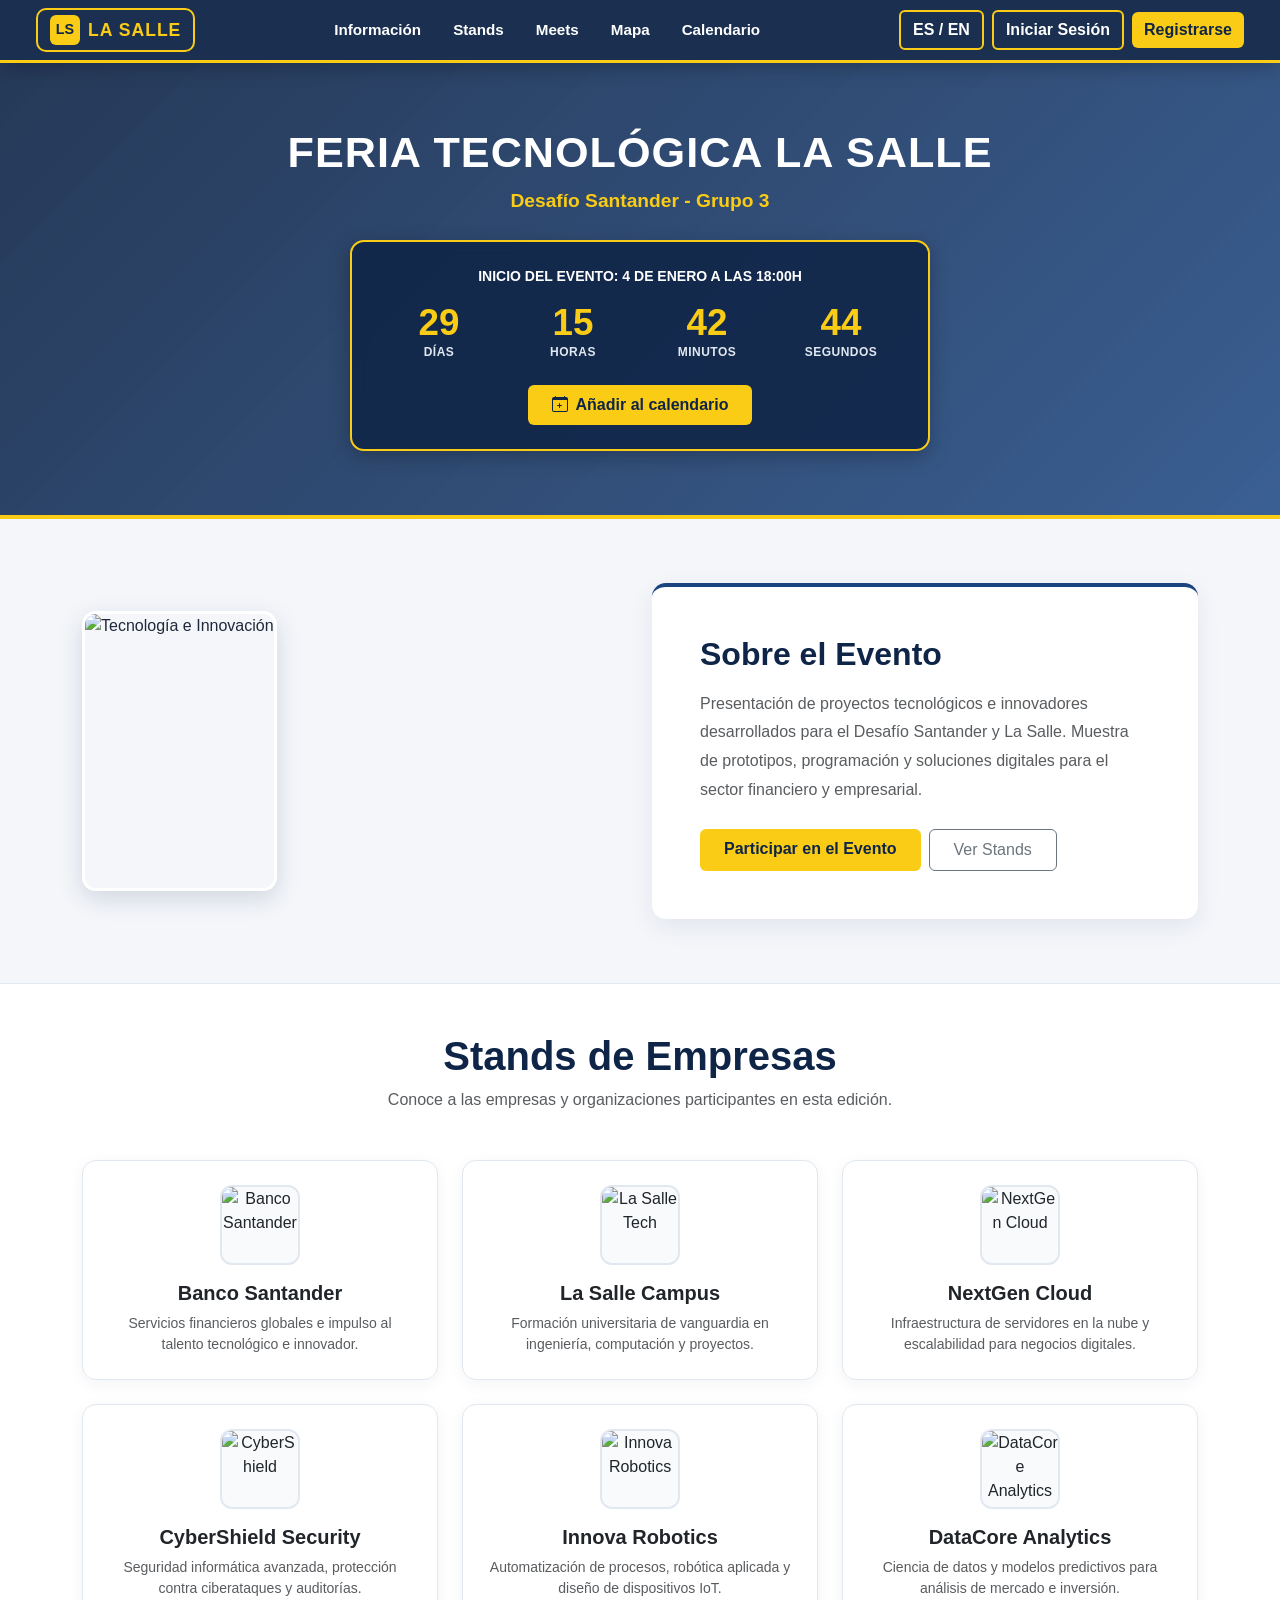
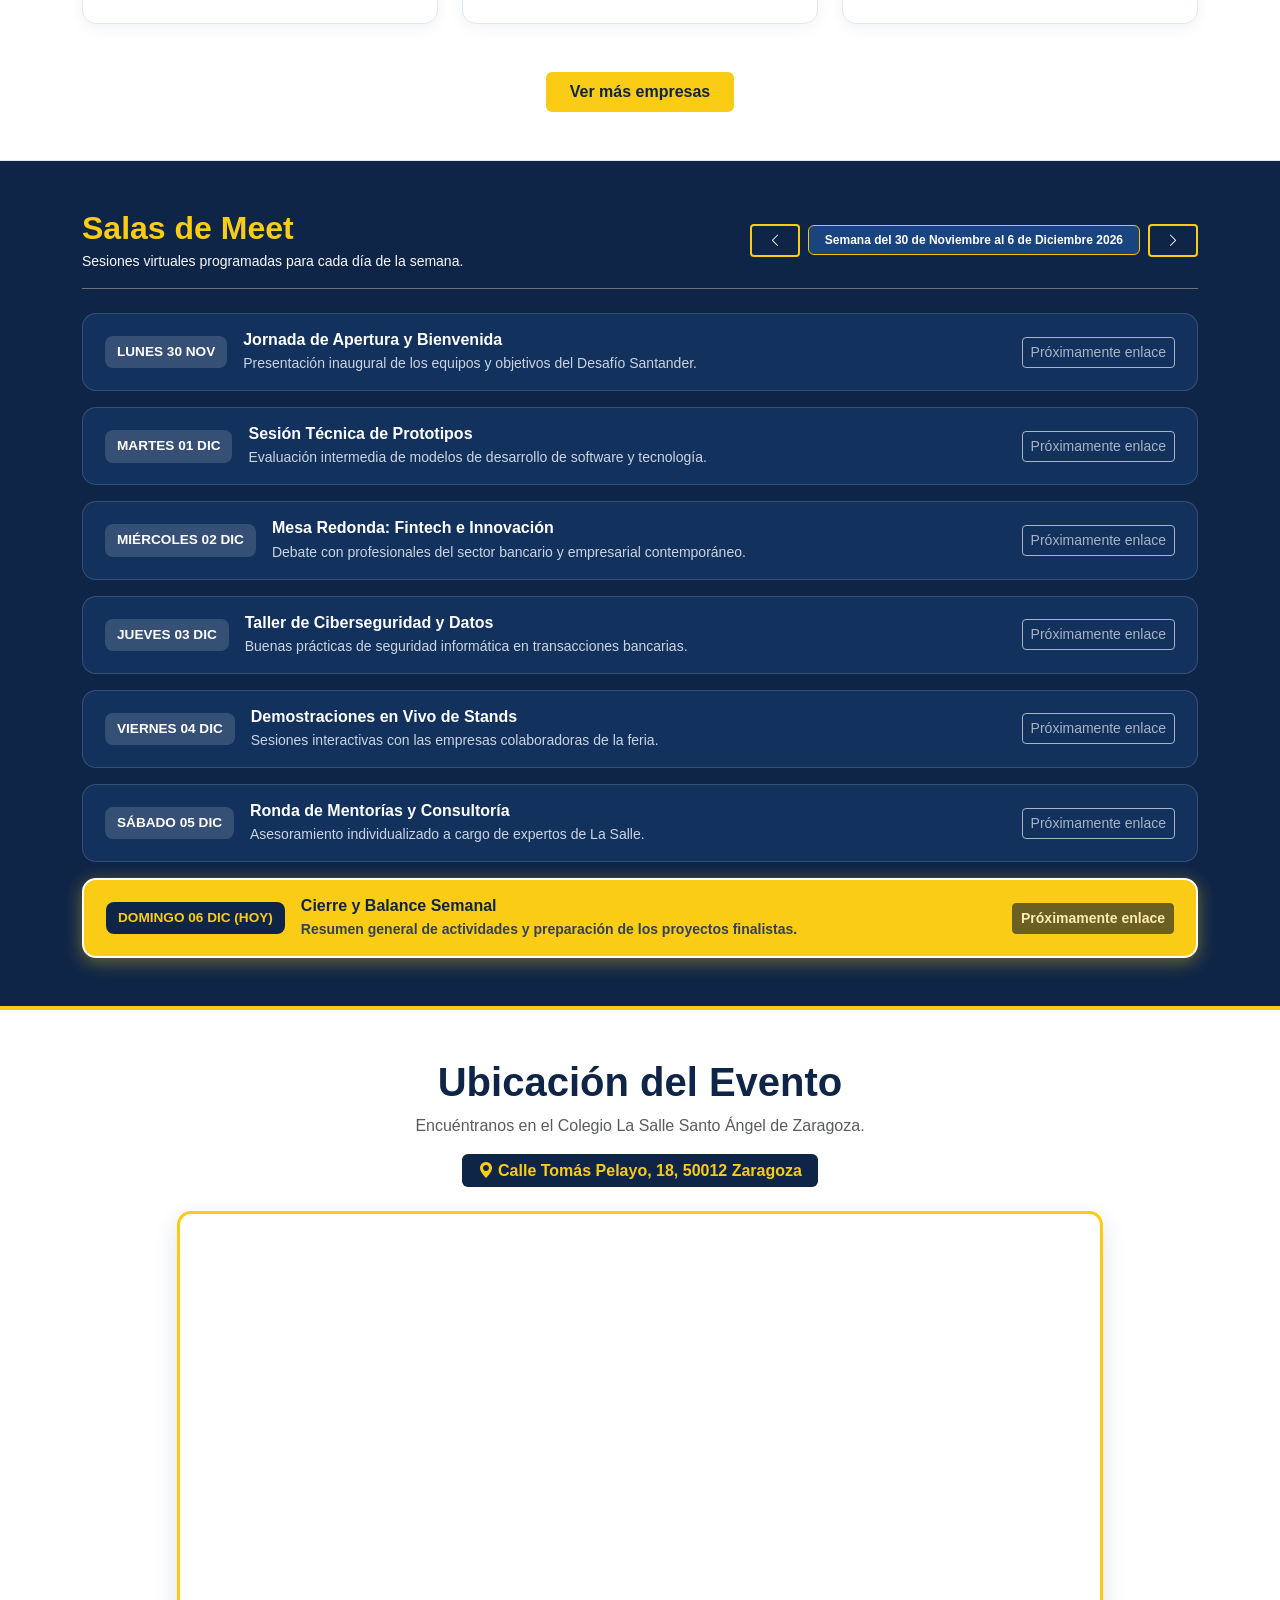
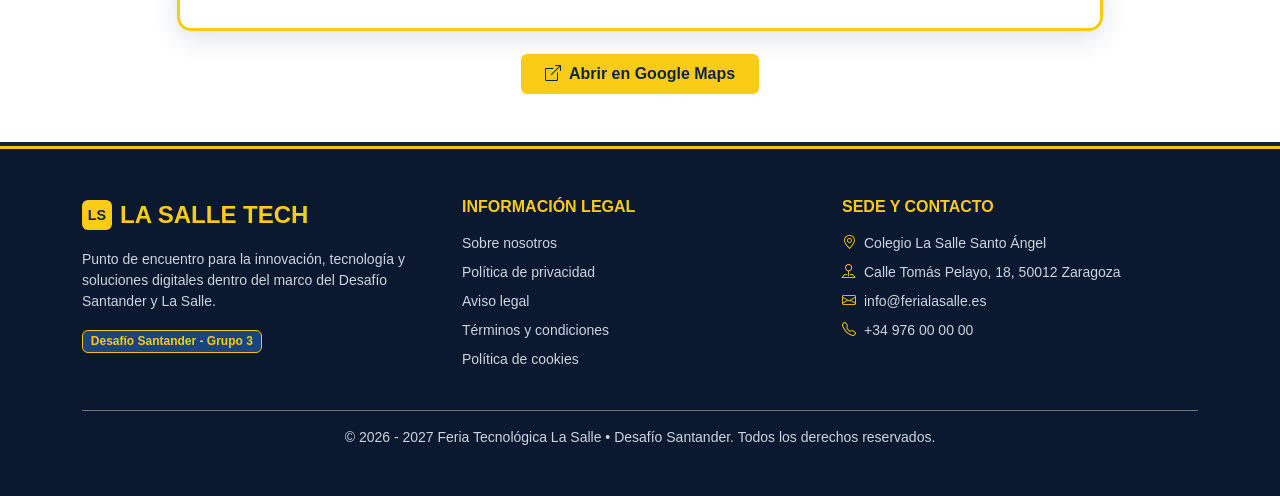
==== commit c071c2d5: "cambios generales" ====
--- a/Archivos Página Web/LaSalle.HTML
+++ b/Archivos Página Web/LaSalle.HTML
@@ -2,721 +2,13 @@
 <html lang="es">
 <head>
   <meta charset="UTF-8">
-  <meta name="viewport" content="width=device-width, initial-scale=1.0">
+  <meta http-equiv="refresh" content="0; url=index.html">
+  <script>
+    window.location.replace("index.html");
+  </script>
   <title>Feria La Salle</title>
-  <link href="https://cdn.jsdelivr.net/npm/bootstrap@5.3.3/dist/css/bootstrap.min.css" rel="stylesheet">
-  <link rel="stylesheet" href="https://cdn.jsdelivr.net/npm/bootstrap-icons@1.11.3/font/bootstrap-icons.min.css">
-  <link rel="stylesheet" href="LaSalleCSS.CSS">
 </head>
 <body>
-
-  <div class="offcanvas offcanvas-start offcanvas-azul" tabindex="-1" id="menuLateral">
-    <div class="offcanvas-header border-bottom border-secondary">
-      <h5 class="offcanvas-title text-amarillo fw-bold" id="menu-titulo">Menú Principal</h5>
-      <button type="button" class="btn-close btn-close-white" data-bs-dismiss="offcanvas"></button>
-    </div>
-    <div class="offcanvas-body">
-      <ul class="nav flex-column gap-2">
-        <li class="nav-item">
-          <a class="nav-link" href="#info" id="opt-info" data-bs-dismiss="offcanvas">
-            <i class="bi bi-info-circle me-2"></i>Información
-          </a>
-        </li>
-        <li class="nav-item">
-          <a class="nav-link" href="#stands" id="opt-stands" data-bs-dismiss="offcanvas">
-            <i class="bi bi-shop me-2"></i>Stands
-          </a>
-        </li>
-        <li class="nav-item">
-          <a class="nav-link" href="#meets" id="opt-meet" data-bs-dismiss="offcanvas">
-            <i class="bi bi-camera-video me-2"></i>Meets
-          </a>
-        </li>
-        <li class="nav-item">
-          <a class="nav-link" href="#mapa" id="opt-mapa" data-bs-dismiss="offcanvas">
-            <i class="bi bi-geo-alt me-2"></i>Mapa
-          </a>
-        </li>
-        <li class="nav-item">
-          <a class="nav-link" href="#calendario-seccion" id="opt-cal" data-bs-dismiss="offcanvas">
-            <i class="bi bi-calendar3 me-2"></i>Calendario
-          </a>
-        </li>
-      </ul>
-    </div>
-  </div>
-
-  <div class="modal fade" id="modalPerfil" tabindex="-1" aria-hidden="true">
-    <div class="modal-dialog modal-dialog-centered">
-      <div class="modal-content card-auth overflow-hidden">
-        <div class="card-auth-header d-flex justify-content-between align-items-center">
-          <h5 class="modal-title fw-bold text-amarillo mb-0" id="perfil-modal-titulo">
-            <i class="bi bi-person-bounding-box me-2"></i>Perfil de Usuario
-          </h5>
-          <button type="button" class="btn-close btn-close-white" data-bs-dismiss="modal"></button>
-        </div>
-        <div class="modal-body p-4 text-center">
-          <div class="mb-3">
-            <img src="https://images.unsplash.com/photo-1535713875002-d1d0cf377fde?auto=format&fit=crop&w=200&q=80" id="perfil-modal-img" alt="Foto de Perfil" class="rounded-circle border border-warning border-3 shadow" style="width: 110px; height: 110px; object-fit: cover;">
-          </div>
-          <h4 class="fw-bold text-dark mb-1" id="perfil-modal-nombre">Usuario</h4>
-          <div class="mb-4">
-            <span class="badge bg-azul-primario text-amarillo px-3 py-2 fs-6" id="perfil-modal-tipo">Usuario / Invitado</span>
-          </div>
-          <div class="text-start bg-light p-3 rounded-3 border" id="perfil-modal-detalles">
-          </div>
-        </div>
-        <div class="modal-footer bg-light border-0 d-flex justify-content-between">
-          <button type="button" class="btn btn-outline-secondary" data-bs-dismiss="modal" id="perfil-btn-cerrar">Cerrar</button>
-          <button type="button" class="btn btn-danger" onclick="cerrarSesion()" id="perfil-btn-salir">Cerrar Sesión</button>
-        </div>
-      </div>
-    </div>
-  </div>
-
-  <header class="banner-superior-sticky py-2 px-3 px-md-4">
-    <div class="container-fluid d-flex justify-content-between align-items-center flex-wrap gap-2">
-      <div class="d-flex align-items-center gap-2">
-        <button class="btn btn-amarillo" type="button" data-bs-toggle="offcanvas" data-bs-target="#menuLateral">
-          <i class="bi bi-list fs-5 me-1"></i><span id="btn-txt-menu">Menú</span>
-        </button>
-        <a href="LaSalle.HTML" class="logo-banner">
-          <div class="logo-simbolo">LS</div>
-          <span class="logo-texto">LA SALLE</span>
-        </a>
-      </div>
-
-      <div class="d-flex align-items-center flex-wrap gap-2" id="contenedor-auth-header">
-        <button class="btn btn-azul-outline" id="btn-idioma" onclick="cambiarIdioma()">ES / EN</button>
-        <div id="zona-botones-sesion" class="d-flex align-items-center gap-2">
-          <a href="login.html" class="btn btn-azul-outline" id="btn-login-header">Iniciar Sesión</a>
-          <a href="login.html#bloque-registro" class="btn btn-amarillo" id="btn-registro-header">Registrarse</a>
-        </div>
-      </div>
-    </div>
-  </header>
-
-  <section class="primer-fragmento p-3 p-md-5 d-flex align-items-center justify-content-center" id="calendario-seccion">
-    <div class="container text-center my-3">
-      <h1 class="nombre-evento text-uppercase mb-2" id="txt-titulo">Feria Tecnológica La Salle</h1>
-      <div class="subtitulo-evento mb-4" id="txt-subtitulo">Desafío Santander - Grupo 3</div>
-
-      <div class="contador-caja mx-auto p-3 p-md-4 text-center">
-        <div class="text-uppercase fw-bold text-white small mb-3" id="txt-contador-desc">
-          Inicio del evento: 4 de Enero a las 18:00h
-        </div>
-        <div class="row g-2 justify-content-center text-center">
-          <div class="col-3">
-            <div class="contador-numero" id="dias">00</div>
-            <div class="contador-etiqueta" id="lbl-dias">Días</div>
-          </div>
-          <div class="col-3">
-            <div class="contador-numero" id="horas">00</div>
-            <div class="contador-etiqueta" id="lbl-horas">Horas</div>
-          </div>
-          <div class="col-3">
-            <div class="contador-numero" id="minutos">00</div>
-            <div class="contador-etiqueta" id="lbl-min">Minutos</div>
-          </div>
-          <div class="col-3">
-            <div class="contador-numero" id="segundos">00</div>
-            <div class="contador-etiqueta" id="lbl-seg">Segundos</div>
-          </div>
-        </div>
-        <div class="mt-4">
-          <button type="button" class="btn btn-amarillo px-4 py-2" id="btn-add-cal">
-            <i class="bi bi-calendar-plus me-2"></i>Añadir al calendario
-          </button>
-        </div>
-      </div>
-    </div>
-  </section>
-
-  <section class="container my-5 py-3" id="info">
-    <div class="row g-4 align-items-center">
-      <div class="col-12 col-lg-6">
-        <img src="https://images.unsplash.com/photo-1531482615713-2afd69097998?auto=format&fit=crop&w=900&q=80" alt="Tecnología e Innovación" class="foto-evento img-fluid">
-      </div>
-      <div class="col-12 col-lg-6">
-        <div class="tarjeta-info p-4 p-md-5">
-          <h2 class="fw-bold mb-3" style="color: #0f2547;" id="txt-info-titulo">Sobre el Evento</h2>
-          <p class="text-muted fs-6 mb-4" id="txt-info-cuerpo" style="line-height: 1.8;">
-            Presentación de proyectos tecnológicos e innovadores desarrollados para el Desafío Santander y La Salle. Muestra de prototipos, programación y soluciones digitales para el sector financiero y empresarial.
-          </p>
-          <div class="d-flex flex-wrap gap-2">
-            <a href="login.html#bloque-registro" class="btn btn-amarillo px-4 py-2" id="btn-participar">Participar en el Evento</a>
-            <a href="#stands" class="btn btn-outline-secondary px-4 py-2" id="btn-mas-info">Ver Stands</a>
-          </div>
-        </div>
-      </div>
-    </div>
-  </section>
-
-  <section class="seccion-stands py-5" id="stands">
-    <div class="container">
-      <div class="text-center mb-5">
-        <h2 class="fw-bold display-6" style="color: #0f2547;" id="txt-stands-titulo">Stands de Empresas</h2>
-        <p class="text-muted" id="txt-stands-sub">Conoce a las empresas y organizaciones participantes en esta edición.</p>
-      </div>
-
-      <div class="row row-cols-1 row-cols-md-2 row-cols-lg-3 g-4">
-        <div class="col">
-          <div class="card h-100 tarjeta-empresa text-center p-4">
-            <div class="logo-empresa-wrapper mx-auto mb-3">
-              <img src="https://images.unsplash.com/photo-1618005182384-a83a8bd57fbe?auto=format&fit=crop&w=160&q=80" class="logo-empresa" alt="Banco Santander">
-            </div>
-            <h5 class="fw-bold mb-2">Banco Santander</h5>
-            <p class="text-muted small mb-0" id="stand-desc-1">Servicios financieros globales e impulso al talento tecnológico e innovador.</p>
-          </div>
-        </div>
-
-        <div class="col">
-          <div class="card h-100 tarjeta-empresa text-center p-4">
-            <div class="logo-empresa-wrapper mx-auto mb-3">
-              <img src="https://images.unsplash.com/photo-1526374965328-7f61d4dc18c5?auto=format&fit=crop&w=160&q=80" class="logo-empresa" alt="La Salle Tech">
-            </div>
-            <h5 class="fw-bold mb-2">La Salle Campus</h5>
-            <p class="text-muted small mb-0" id="stand-desc-2">Formación universitaria de vanguardia en ingeniería, computación y proyectos.</p>
-          </div>
-        </div>
-
-        <div class="col">
-          <div class="card h-100 tarjeta-empresa text-center p-4">
-            <div class="logo-empresa-wrapper mx-auto mb-3">
-              <img src="https://images.unsplash.com/photo-1518770660439-4636190af475?auto=format&fit=crop&w=160&q=80" class="logo-empresa" alt="NextGen Cloud">
-            </div>
-            <h5 class="fw-bold mb-2">NextGen Cloud</h5>
-            <p class="text-muted small mb-0" id="stand-desc-3">Infraestructura de servidores en la nube y escalabilidad para negocios digitales.</p>
-          </div>
-        </div>
-
-        <div class="col">
-          <div class="card h-100 tarjeta-empresa text-center p-4">
-            <div class="logo-empresa-wrapper mx-auto mb-3">
-              <img src="https://images.unsplash.com/photo-1550751827-4bd374c3f58b?auto=format&fit=crop&w=160&q=80" class="logo-empresa" alt="CyberShield">
-            </div>
-            <h5 class="fw-bold mb-2">CyberShield Security</h5>
-            <p class="text-muted small mb-0" id="stand-desc-4">Seguridad informática avanzada, protección contra ciberataques y auditorías.</p>
-          </div>
-        </div>
-
-        <div class="col">
-          <div class="card h-100 tarjeta-empresa text-center p-4">
-            <div class="logo-empresa-wrapper mx-auto mb-3">
-              <img src="https://images.unsplash.com/photo-1535378917042-10a22c95931a?auto=format&fit=crop&w=160&q=80" class="logo-empresa" alt="Innova Robotics">
-            </div>
-            <h5 class="fw-bold mb-2">Innova Robotics</h5>
-            <p class="text-muted small mb-0" id="stand-desc-5">Automatización de procesos, robótica aplicada y diseño de dispositivos IoT.</p>
-          </div>
-        </div>
-
-        <div class="col">
-          <div class="card h-100 tarjeta-empresa text-center p-4">
-            <div class="logo-empresa-wrapper mx-auto mb-3">
-              <img src="https://images.unsplash.com/photo-1507238691740-187a5b1d37b8?auto=format&fit=crop&w=160&q=80" class="logo-empresa" alt="DataCore Analytics">
-            </div>
-            <h5 class="fw-bold mb-2">DataCore Analytics</h5>
-            <p class="text-muted small mb-0" id="stand-desc-6">Ciencia de datos y modelos predictivos para análisis de mercado e inversión.</p>
-          </div>
-        </div>
-      </div>
-
-      <div class="text-center mt-5">
-        <a href="stands.html" class="btn btn-amarillo px-4 py-2" id="btn-ver-mas-stands">
-          Ver más empresas
-        </a>
-      </div>
-    </div>
-  </section>
-
-  <section class="seccion-meets py-5" id="meets">
-    <div class="container">
-      <div class="d-flex justify-content-between align-items-center flex-wrap gap-3 mb-4 border-bottom border-secondary pb-3">
-        <div>
-          <h2 class="fw-bold text-amarillo mb-1" id="txt-meets-titulo">Salas de Meet</h2>
-          <p class="text-light small mb-0" id="txt-meets-sub">Sesiones virtuales programadas para cada día de la semana.</p>
-        </div>
-
-        <div class="d-flex align-items-center gap-2">
-          <button class="btn btn-azul-outline btn-sm px-3" onclick="moverSemana(-1)" title="Semana anterior">
-            <i class="bi bi-chevron-left"></i>
-          </button>
-          <span class="badge bg-azul-secundario border border-warning text-white py-2 px-3 fw-bold" id="etiqueta-semana">
-            Cargando semana...
-          </span>
-          <button class="btn btn-azul-outline btn-sm px-3" onclick="moverSemana(1)" title="Semana siguiente">
-            <i class="bi bi-chevron-right"></i>
-          </button>
-        </div>
-      </div>
-
-      <div class="row row-cols-1 g-3">
-        <div class="col">
-          <div class="tarjeta-dia-columna d-flex flex-column flex-md-row justify-content-between align-items-md-center gap-3" id="tarjeta-dia-1">
-            <div class="d-flex align-items-center gap-3">
-              <span class="badge-dia" id="col-dia-1-badge">LUNES 09 NOV</span>
-              <div>
-                <h6 class="fw-bold mb-1" id="col-dia-1-titulo">Jornada de Apertura y Bienvenida</h6>
-                <p class="small text-muted-custom mb-0" id="col-dia-1-desc">Presentación inaugural de los equipos y objetivos del Desafío Santander.</p>
-              </div>
-            </div>
-            <div>
-              <button class="btn btn-sm btn-outline-light disabled" id="col-btn-1">Próximamente enlace</button>
-            </div>
-          </div>
-        </div>
-
-        <div class="col">
-          <div class="tarjeta-dia-columna dia-actual d-flex flex-column flex-md-row justify-content-between align-items-md-center gap-3" id="tarjeta-dia-2">
-            <div class="d-flex align-items-center gap-3">
-              <span class="badge-dia" id="col-dia-2-badge">MARTES 10 NOV (HOY)</span>
-              <div>
-                <h6 class="fw-bold mb-1" id="col-dia-2-titulo">Sesión Técnica de Prototipos</h6>
-                <p class="small text-muted-custom mb-0" id="col-dia-2-desc">Evaluación intermedia de modelos de desarrollo de software y tecnología.</p>
-              </div>
-            </div>
-            <div>
-              <button class="btn btn-sm btn-dark fw-bold disabled" id="col-btn-2">Próximamente enlace</button>
-            </div>
-          </div>
-        </div>
-
-        <div class="col">
-          <div class="tarjeta-dia-columna d-flex flex-column flex-md-row justify-content-between align-items-md-center gap-3" id="tarjeta-dia-3">
-            <div class="d-flex align-items-center gap-3">
-              <span class="badge-dia" id="col-dia-3-badge">MIÉRCOLES 11 NOV</span>
-              <div>
-                <h6 class="fw-bold mb-1" id="col-dia-3-titulo">Mesa Redonda: Fintech e Innovación</h6>
-                <p class="small text-muted-custom mb-0" id="col-dia-3-desc">Debate con profesionales del sector bancario y empresarial contemporáneo.</p>
-              </div>
-            </div>
-            <div>
-              <button class="btn btn-sm btn-outline-light disabled" id="col-btn-3">Próximamente enlace</button>
-            </div>
-          </div>
-        </div>
-
-        <div class="col">
-          <div class="tarjeta-dia-columna d-flex flex-column flex-md-row justify-content-between align-items-md-center gap-3" id="tarjeta-dia-4">
-            <div class="d-flex align-items-center gap-3">
-              <span class="badge-dia" id="col-dia-4-badge">JUEVES 12 NOV</span>
-              <div>
-                <h6 class="fw-bold mb-1" id="col-dia-4-titulo">Taller de Ciberseguridad y Datos</h6>
-                <p class="small text-muted-custom mb-0" id="col-dia-4-desc">Buenas prácticas de seguridad informática en transacciones bancarias.</p>
-              </div>
-            </div>
-            <div>
-              <button class="btn btn-sm btn-outline-light disabled" id="col-btn-4">Próximamente enlace</button>
-            </div>
-          </div>
-        </div>
-
-        <div class="col">
-          <div class="tarjeta-dia-columna d-flex flex-column flex-md-row justify-content-between align-items-md-center gap-3" id="tarjeta-dia-5">
-            <div class="d-flex align-items-center gap-3">
-              <span class="badge-dia" id="col-dia-5-badge">VIERNES 13 NOV</span>
-              <div>
-                <h6 class="fw-bold mb-1" id="col-dia-5-titulo">Demostraciones en Vivo de Stands</h6>
-                <p class="small text-muted-custom mb-0" id="col-dia-5-desc">Sesiones interactivas con las empresas colaboradoras de la feria.</p>
-              </div>
-            </div>
-            <div>
-              <button class="btn btn-sm btn-outline-light disabled" id="col-btn-5">Próximamente enlace</button>
-            </div>
-          </div>
-        </div>
-
-        <div class="col">
-          <div class="tarjeta-dia-columna d-flex flex-column flex-md-row justify-content-between align-items-md-center gap-3" id="tarjeta-dia-6">
-            <div class="d-flex align-items-center gap-3">
-              <span class="badge-dia" id="col-dia-6-badge">SÁBADO 14 NOV</span>
-              <div>
-                <h6 class="fw-bold mb-1" id="col-dia-6-titulo">Ronda de Mentorías y Consultoría</h6>
-                <p class="small text-muted-custom mb-0" id="col-dia-6-desc">Asesoramiento individualizado a cargo de expertos de La Salle.</p>
-              </div>
-            </div>
-            <div>
-              <button class="btn btn-sm btn-outline-light disabled" id="col-btn-6">Próximamente enlace</button>
-            </div>
-          </div>
-        </div>
-
-        <div class="col">
-          <div class="tarjeta-dia-columna d-flex flex-column flex-md-row justify-content-between align-items-md-center gap-3" id="tarjeta-dia-7">
-            <div class="d-flex align-items-center gap-3">
-              <span class="badge-dia" id="col-dia-7-badge">DOMINGO 15 NOV</span>
-              <div>
-                <h6 class="fw-bold mb-1" id="col-dia-7-titulo">Cierre y Balance Semanal</h6>
-                <p class="small text-muted-custom mb-0" id="col-dia-7-desc">Resumen general de actividades y preparación de los proyectos finalistas.</p>
-              </div>
-            </div>
-            <div>
-              <button class="btn btn-sm btn-outline-light disabled" id="col-btn-7">Próximamente enlace</button>
-            </div>
-          </div>
-        </div>
-      </div>
-    </div>
-  </section>
-
-  <section class="seccion-mapa py-5" id="mapa">
-    <div class="container">
-      <div class="text-center mb-4">
-        <h2 class="fw-bold display-6" style="color: #0f2547;" id="txt-mapa-titulo">Ubicación del Evento</h2>
-        <p class="text-muted" id="txt-mapa-sub">Encuéntranos en el Colegio La Salle Santo Ángel de Zaragoza.</p>
-        <span class="badge bg-azul-primario text-amarillo fs-6 py-2 px-3 fw-bold">
-          <i class="bi bi-geo-alt-fill me-1"></i>Calle Tomás Pelayo, 18, 50012 Zaragoza
-        </span>
-      </div>
-
-      <div class="row justify-content-center">
-        <div class="col-12 col-lg-10">
-          <iframe 
-            class="mapa-frame mb-3"
-            src="https://www.google.com/maps/embed?pb=!1m18!1m12!1m3!1d2982.025345672152!2d-0.8936785234586455!3d41.633596480749065!2m3!1f0!2f0!3f0!3m2!1i1024!2i768!4f13.1!3m3!1m2!1s0xd5914ddf2fa75bb%3A0x6b2e11894d3a8a3a!2sColegio%20La%20Salle%20Santo%20%C3%81ngel!5e0!3m2!1ses!2ses!4v1700000000000!5m2!1ses!2ses" 
-            allowfullscreen="" 
-            loading="lazy" 
-            referrerpolicy="no-referrer-when-downgrade">
-          </iframe>
-          <div class="text-center">
-            <a href="https://www.google.com/maps/search/?api=1&query=Colegio+La+Salle+Santo+Angel+Zaragoza" target="_blank" rel="noopener noreferrer" class="btn btn-amarillo px-4 py-2" id="btn-abrir-gmaps">
-              <i class="bi bi-box-arrow-up-right me-2"></i>Abrir en Google Maps
-            </a>
-          </div>
-        </div>
-      </div>
-    </div>
-  </section>
-
-  <footer class="seccion-footer py-5 border-top border-warning border-3">
-    <div class="container">
-      <div class="row g-4 mb-4">
-        <div class="col-12 col-md-4">
-          <div class="d-flex align-items-center gap-2 mb-3">
-            <div class="logo-simbolo">LS</div>
-            <span class="fs-4 fw-bold text-amarillo">LA SALLE TECH</span>
-          </div>
-          <p class="small text-muted-custom mb-3" id="footer-desc">
-            Punto de encuentro para la innovación, tecnología y soluciones digitales dentro del marco del Desafío Santander y La Salle.
-          </p>
-          <span class="badge bg-azul-secundario text-amarillo border border-warning" id="footer-badge">Desafío Santander - Grupo 3</span>
-        </div>
-
-        <div class="col-6 col-md-4">
-          <h6 class="fw-bold text-amarillo text-uppercase mb-3" id="footer-col-enlaces">Información Legal</h6>
-          <ul class="list-unstyled d-flex flex-column gap-2 small">
-            <li><a href="#" class="footer-link" onclick="event.preventDefault()" id="link-sobre-nosotros">Sobre nosotros</a></li>
-            <li><a href="#" class="footer-link" onclick="event.preventDefault()" id="link-politica-privacidad">Política de privacidad</a></li>
-            <li><a href="#" class="footer-link" onclick="event.preventDefault()" id="link-aviso-legal">Aviso legal</a></li>
-            <li><a href="#" class="footer-link" onclick="event.preventDefault()" id="link-terminos">Términos y condiciones</a></li>
-            <li><a href="#" class="footer-link" onclick="event.preventDefault()" id="link-cookies">Política de cookies</a></li>
-          </ul>
-        </div>
-
-        <div class="col-6 col-md-4">
-          <h6 class="fw-bold text-amarillo text-uppercase mb-3" id="footer-col-contacto">Sede y Contacto</h6>
-          <ul class="list-unstyled small text-muted-custom d-flex flex-column gap-2">
-            <li><i class="bi bi-geo-alt text-amarillo me-2"></i>Colegio La Salle Santo Ángel</li>
-            <li><i class="bi bi-pin-map text-amarillo me-2"></i>Calle Tomás Pelayo, 18, 50012 Zaragoza</li>
-            <li><i class="bi bi-envelope text-amarillo me-2"></i>info@ferialasalle.es</li>
-            <li><i class="bi bi-telephone text-amarillo me-2"></i>+34 976 00 00 00</li>
-          </ul>
-        </div>
-      </div>
-
-      <div class="border-top border-secondary pt-3 text-center small text-muted-custom" id="footer-copy">
-        &copy; 2026 - 2027 Feria Tecnológica La Salle &bull; Desafío Santander. Todos los derechos reservados.
-      </div>
-    </div>
-  </footer>
-
-  <script src="https://cdn.jsdelivr.net/npm/bootstrap@5.3.3/dist/js/bootstrap.bundle.min.js"></script>
-  <script>
-    let idiomaActual = localStorage.getItem("idiomaSeleccionado") || "es";
-    let offsetSemana = 0;
-
-    function aplicarTraduccion(lang) {
-      if (lang === "en") {
-        document.getElementById("menu-titulo").innerText = "Main Menu";
-        document.getElementById("opt-info").innerHTML = '<i class="bi bi-info-circle me-2"></i>Information';
-        document.getElementById("opt-stands").innerHTML = '<i class="bi bi-shop me-2"></i>Stands';
-        document.getElementById("opt-meet").innerHTML = '<i class="bi bi-camera-video me-2"></i>Meets';
-        document.getElementById("opt-mapa").innerHTML = '<i class="bi bi-geo-alt me-2"></i>Map';
-        document.getElementById("opt-cal").innerHTML = '<i class="bi bi-calendar3 me-2"></i>Calendar';
-        document.getElementById("btn-txt-menu").innerText = "Menu";
-        const btnLogin = document.getElementById("btn-login-header");
-        if (btnLogin) btnLogin.innerText = "Sign In";
-        const btnReg = document.getElementById("btn-registro-header");
-        if (btnReg) btnReg.innerText = "Register";
-        document.getElementById("txt-titulo").innerText = "LA SALLE TECH FAIR";
-        document.getElementById("txt-subtitulo").innerText = "Santander Challenge - Group 3";
-        document.getElementById("txt-contador-desc").innerText = "Event starts: January 4th at 18:00h";
-        document.getElementById("lbl-dias").innerText = "Days";
-        document.getElementById("lbl-horas").innerText = "Hours";
-        document.getElementById("lbl-min").innerText = "Minutes";
-        document.getElementById("lbl-seg").innerText = "Seconds";
-        document.getElementById("btn-add-cal").innerHTML = '<i class="bi bi-calendar-plus me-2"></i>Add to calendar';
-        document.getElementById("txt-info-titulo").innerText = "About the Event";
-        document.getElementById("txt-info-cuerpo").innerText = "Presentation of technological and innovative projects developed for the Santander and La Salle Challenge.";
-        document.getElementById("btn-participar").innerText = "Join the Event";
-        document.getElementById("btn-mas-info").innerText = "View Stands";
-        document.getElementById("txt-stands-titulo").innerText = "Company Stands";
-        document.getElementById("txt-stands-sub").innerText = "Discover participating companies and organizations in this edition.";
-        document.getElementById("btn-ver-mas-stands").innerText = "See more companies";
-        document.getElementById("txt-meets-titulo").innerText = "Meet Rooms";
-        document.getElementById("txt-meets-sub").innerText = "Virtual sessions scheduled for each day of the week.";
-        document.getElementById("txt-mapa-titulo").innerText = "Event Location";
-        document.getElementById("txt-mapa-sub").innerText = "Find us at Colegio La Salle Santo Ángel in Zaragoza.";
-        document.getElementById("btn-abrir-gmaps").innerHTML = '<i class="bi bi-box-arrow-up-right me-2"></i>Open in Google Maps';
-        document.getElementById("footer-desc").innerText = "Meeting point for innovation, technology and digital solutions within the Santander & La Salle Challenge.";
-        document.getElementById("footer-col-enlaces").innerText = "Legal Information";
-        document.getElementById("footer-col-contacto").innerText = "Headquarters & Contact";
-        document.getElementById("link-sobre-nosotros").innerText = "About us";
-        document.getElementById("link-politica-privacidad").innerText = "Privacy Policy";
-        document.getElementById("link-aviso-legal").innerText = "Legal Notice";
-        document.getElementById("link-terminos").innerText = "Terms and Conditions";
-        document.getElementById("link-cookies").innerText = "Cookies Policy";
-        document.getElementById("footer-copy").innerHTML = "&copy; 2026 - 2027 La Salle Tech Fair &bull; Santander Challenge. All rights reserved.";
-        document.getElementById("perfil-modal-titulo").innerHTML = '<i class="bi bi-person-bounding-box me-2"></i>Account Profile';
-        document.getElementById("perfil-btn-cerrar").innerText = "Close";
-        document.getElementById("perfil-btn-salir").innerText = "Log Out";
-      } else {
-        document.getElementById("menu-titulo").innerText = "Menú Principal";
-        document.getElementById("opt-info").innerHTML = '<i class="bi bi-info-circle me-2"></i>Información';
-        document.getElementById("opt-stands").innerHTML = '<i class="bi bi-shop me-2"></i>Stands';
-        document.getElementById("opt-meet").innerHTML = '<i class="bi bi-camera-video me-2"></i>Meets';
-        document.getElementById("opt-mapa").innerHTML = '<i class="bi bi-geo-alt me-2"></i>Mapa';
-        document.getElementById("opt-cal").innerHTML = '<i class="bi bi-calendar3 me-2"></i>Calendario';
-        document.getElementById("btn-txt-menu").innerText = "Menú";
-        const btnLogin = document.getElementById("btn-login-header");
-        if (btnLogin) btnLogin.innerText = "Iniciar Sesión";
-        const btnReg = document.getElementById("btn-registro-header");
-        if (btnReg) btnReg.innerText = "Registrarse";
-        document.getElementById("txt-titulo").innerText = "FERIA TECNOLÓGICA LA SALLE";
-        document.getElementById("txt-subtitulo").innerText = "Desafío Santander - Grupo 3";
-        document.getElementById("txt-contador-desc").innerText = "Inicio del evento: 4 de Enero a las 18:00h";
-        document.getElementById("lbl-dias").innerText = "Días";
-        document.getElementById("lbl-horas").innerText = "Horas";
-        document.getElementById("lbl-min").innerText = "Minutos";
-        document.getElementById("lbl-seg").innerText = "Segundos";
-        document.getElementById("btn-add-cal").innerHTML = '<i class="bi bi-calendar-plus me-2"></i>Añadir al calendario';
-        document.getElementById("txt-info-titulo").innerText = "Sobre el Evento";
-        document.getElementById("txt-info-cuerpo").innerText = "Presentación de proyectos tecnológicos e innovadores desarrollados para el Desafío Santander y La Salle. Muestra de prototipos, programación y soluciones digitales para el sector financiero y empresarial.";
-        document.getElementById("btn-participar").innerText = "Participar en el Evento";
-        document.getElementById("btn-mas-info").innerText = "Ver Stands";
-        document.getElementById("txt-stands-titulo").innerText = "Stands de Empresas";
-        document.getElementById("txt-stands-sub").innerText = "Conoce a las empresas y organizaciones participantes en esta edición.";
-        document.getElementById("btn-ver-mas-stands").innerText = "Ver más empresas";
-        document.getElementById("txt-meets-titulo").innerText = "Salas de Meet";
-        document.getElementById("txt-meets-sub").innerText = "Sesiones virtuales programadas para cada día de la semana.";
-        document.getElementById("txt-mapa-titulo").innerText = "Ubicación del Evento";
-        document.getElementById("txt-mapa-sub").innerText = "Encuéntranos en el Colegio La Salle Santo Ángel de Zaragoza.";
-        document.getElementById("btn-abrir-gmaps").innerHTML = '<i class="bi bi-box-arrow-up-right me-2"></i>Abrir en Google Maps';
-        document.getElementById("footer-desc").innerText = "Punto de encuentro para la innovación, tecnología y soluciones digitales dentro del marco del Desafío Santander y La Salle.";
-        document.getElementById("footer-col-enlaces").innerText = "Información Legal";
-        document.getElementById("footer-col-contacto").innerText = "Sede y Contacto";
-        document.getElementById("link-sobre-nosotros").innerText = "Sobre nosotros";
-        document.getElementById("link-politica-privacidad").innerText = "Política de privacidad";
-        document.getElementById("link-aviso-legal").innerText = "Aviso legal";
-        document.getElementById("link-terminos").innerText = "Términos y condiciones";
-        document.getElementById("link-cookies").innerText = "Política de cookies";
-        document.getElementById("footer-copy").innerHTML = "&copy; 2026 - 2027 Feria Tecnológica La Salle &bull; Desafío Santander. Todos los derechos reservados.";
-        document.getElementById("perfil-modal-titulo").innerHTML = '<i class="bi bi-person-bounding-box me-2"></i>Perfil de Usuario';
-        document.getElementById("perfil-btn-cerrar").innerText = "Cerrar";
-        document.getElementById("perfil-btn-salir").innerText = "Cerrar Sesión";
-      }
-      renderizarMeets();
-    }
-
-    function cambiarIdioma() {
-      idiomaActual = (idiomaActual === "es") ? "en" : "es";
-      localStorage.setItem("idiomaSeleccionado", idiomaActual);
-      aplicarTraduccion(idiomaActual);
-      actualizarEstadoSesion();
-    }
-
-    function abrirPerfil() {
-      const usuarioSesion = localStorage.getItem("usuarioActual");
-      if (!usuarioSesion) return;
-      const datos = JSON.parse(usuarioSesion);
-
-      const imgEl = document.getElementById("perfil-modal-img");
-      const nomEl = document.getElementById("perfil-modal-nombre");
-      const tipoEl = document.getElementById("perfil-modal-tipo");
-      const detEl = document.getElementById("perfil-modal-detalles");
-
-      const defaultFoto = (datos.tipo === "empresa") ?
-        "https://images.unsplash.com/photo-1618005182384-a83a8bd57fbe?auto=format&fit=crop&w=200&q=80" :
-        "https://images.unsplash.com/photo-1535713875002-d1d0cf377fde?auto=format&fit=crop&w=200&q=80";
-
-      imgEl.src = datos.foto || defaultFoto;
-      nomEl.innerText = datos.nombre;
-
-      if (datos.tipo === "empresa") {
-        tipoEl.innerText = (idiomaActual === "es") ? "Empresa Colaboradora" : "Partner Company";
-        detEl.innerHTML = `
-          <div class="mb-2"><strong class="text-secondary">${idiomaActual === "es" ? "Centro:" : "Center:"}</strong> <span class="text-dark">${datos.centro || "-"}</span></div>
-          <div class="mb-2"><strong class="text-secondary">${idiomaActual === "es" ? "Localidad:" : "City:"}</strong> <span class="text-dark">${datos.localidad || "-"}</span></div>
-          <div class="mb-2"><strong class="text-secondary">${idiomaActual === "es" ? "Teléfono:" : "Phone:"}</strong> <span class="text-dark">${datos.telefono || "-"}</span></div>
-          <div class="mb-2"><strong class="text-secondary">${idiomaActual === "es" ? "Correo Corporativo:" : "Corporate Email:"}</strong> <span class="text-dark">${datos.correo || "-"}</span></div>
-          <div><strong class="text-secondary">${idiomaActual === "es" ? "Descripción:" : "Description:"}</strong> <p class="small text-muted mb-0 mt-1">${datos.descripcion || "-"}</p></div>
-        `;
-      } else {
-        tipoEl.innerText = (idiomaActual === "es") ? "Usuario / Asistente" : "User / Attendee";
-        detEl.innerHTML = `
-          <div class="mb-2"><strong class="text-secondary">${idiomaActual === "es" ? "Nombre Completo:" : "Full Name:"}</strong> <span class="text-dark">${datos.nombre}</span></div>
-          <div class="mb-2"><strong class="text-secondary">${idiomaActual === "es" ? "Correo Electrónico:" : "Email Address:"}</strong> <span class="text-dark">${datos.correo || "-"}</span></div>
-          <div><strong class="text-secondary">${idiomaActual === "es" ? "Tipo de Perfil:" : "Profile Type:"}</strong> <span class="text-dark">${idiomaActual === "es" ? "Visitante Acreditado" : "Accredited Visitor"}</span></div>
-        `;
-      }
-
-      const modal = new bootstrap.Modal(document.getElementById("modalPerfil"));
-      modal.show();
-    }
-
-    function actualizarEstadoSesion() {
-      const usuarioSesion = localStorage.getItem("usuarioActual");
-      const zonaBotones = document.getElementById("zona-botones-sesion");
-      if (usuarioSesion && zonaBotones) {
-        const datos = JSON.parse(usuarioSesion);
-        const defaultFoto = (datos.tipo === "empresa") ?
-          "https://images.unsplash.com/photo-1618005182384-a83a8bd57fbe?auto=format&fit=crop&w=200&q=80" :
-          "https://images.unsplash.com/photo-1535713875002-d1d0cf377fde?auto=format&fit=crop&w=200&q=80";
-        const userFoto = datos.foto || defaultFoto;
-
-        zonaBotones.innerHTML = `
-          <button class="btn p-0 border-0 d-flex align-items-center gap-2 text-decoration-none shadow-none" onclick="abrirPerfil()" title="${idiomaActual === "es" ? "Ver mi perfil" : "View my profile"}">
-            <img src="${userFoto}" alt="Avatar" class="rounded-circle border border-warning border-2" style="width: 36px; height: 36px; object-fit: cover;">
-            <span class="badge bg-amarillo text-dark fs-6 py-2 px-3 fw-bold d-none d-sm-inline">
-              ${datos.nombre}
-            </span>
-          </button>
-          <button class="btn btn-outline-danger btn-sm fw-bold ms-1" onclick="cerrarSesion()">
-            ${idiomaActual === "es" ? "Salir" : "Logout"}
-          </button>
-        `;
-      }
-    }
-
-    function cerrarSesion() {
-      localStorage.removeItem("usuarioActual");
-      window.location.reload();
-    }
-
-    actualizarEstadoSesion();
-
-    function calcularContador() {
-      const ahora = new Date();
-      let anio = ahora.getFullYear();
-      let fechaMeta = new Date(anio, 0, 4, 18, 0, 0);
-
-      if (ahora > fechaMeta) {
-        fechaMeta = new Date(anio + 1, 0, 4, 18, 0, 0);
-      }
-
-      const restante = fechaMeta - ahora;
-
-      if (restante <= 0) {
-        document.getElementById("dias").innerText = "00";
-        document.getElementById("horas").innerText = "00";
-        document.getElementById("minutos").innerText = "00";
-        document.getElementById("segundos").innerText = "00";
-        return;
-      }
-
-      const dias = Math.floor(restante / (1000 * 60 * 60 * 24));
-      const horas = Math.floor((restante % (1000 * 60 * 60 * 24)) / (1000 * 60 * 60));
-      const minutos = Math.floor((restante % (1000 * 60 * 60)) / (1000 * 60));
-      const segundos = Math.floor((restante % (1000 * 60)) / 1000);
-
-      document.getElementById("dias").innerText = dias < 10 ? "0" + dias : dias;
-      document.getElementById("horas").innerText = horas < 10 ? "0" + horas : horas;
-      document.getElementById("minutos").innerText = minutos < 10 ? "0" + minutos : minutos;
-      document.getElementById("segundos").innerText = segundos < 10 ? "0" + segundos : segundos;
-    }
-
-    calcularContador();
-    setInterval(calcularContador, 1000);
-
-    function getLunesDeSemana(offset) {
-      const ahora = new Date();
-      const diaSem = ahora.getDay();
-      const diff = diaSem === 0 ? -6 : 1 - diaSem;
-      return new Date(ahora.getFullYear(), ahora.getMonth(), ahora.getDate() + diff + (offset * 7));
-    }
-
-    function renderizarMeets() {
-      const lunes = getLunesDeSemana(offsetSemana);
-      const domingo = new Date(lunes.getFullYear(), lunes.getMonth(), lunes.getDate() + 6);
-      const ahora = new Date();
-
-      const mesesES = ["Enero", "Febrero", "Marzo", "Abril", "Mayo", "Junio", "Julio", "Agosto", "Septiembre", "Octubre", "Noviembre", "Diciembre"];
-      const mesesEN = ["January", "February", "March", "April", "May", "June", "July", "August", "September", "October", "November", "December"];
-      const mesesCortoES = ["ENE", "FEB", "MAR", "ABR", "MAY", "JUN", "JUL", "AGO", "SEP", "OCT", "NOV", "DIC"];
-      const mesesCortoEN = ["JAN", "FEB", "MAR", "APR", "MAY", "JUN", "JUL", "AUG", "SEP", "OCT", "NOV", "DEC"];
-      const diasES = ["Lunes", "Martes", "Miércoles", "Jueves", "Viernes", "Sábado", "Domingo"];
-      const diasEN = ["Monday", "Tuesday", "Wednesday", "Thursday", "Friday", "Saturday", "Sunday"];
-
-      const etiqueta = document.getElementById("etiqueta-semana");
-      if (etiqueta) {
-        if (idiomaActual === "es") {
-          if (lunes.getMonth() === domingo.getMonth()) {
-            etiqueta.innerText = "Semana del " + lunes.getDate() + " al " + domingo.getDate() + " de " + mesesES[lunes.getMonth()] + " " + lunes.getFullYear();
-          } else {
-            etiqueta.innerText = "Semana del " + lunes.getDate() + " de " + mesesES[lunes.getMonth()] + " al " + domingo.getDate() + " de " + mesesES[domingo.getMonth()] + " " + domingo.getFullYear();
-          }
-        } else {
-          if (lunes.getMonth() === domingo.getMonth()) {
-            etiqueta.innerText = "Week of " + mesesEN[lunes.getMonth()] + " " + lunes.getDate() + " - " + domingo.getDate() + ", " + lunes.getFullYear();
-          } else {
-            etiqueta.innerText = "Week of " + mesesEN[lunes.getMonth()] + " " + lunes.getDate() + " - " + mesesEN[domingo.getMonth()] + " " + domingo.getDate() + ", " + domingo.getFullYear();
-          }
-        }
-      }
-
-      for (let i = 0; i < 7; i++) {
-        const fechaDia = new Date(lunes.getFullYear(), lunes.getMonth(), lunes.getDate() + i);
-        const numDia = String(fechaDia.getDate()).padStart(2, "0");
-        const mesStr = (idiomaActual === "es") ? mesesCortoES[fechaDia.getMonth()] : mesesCortoEN[fechaDia.getMonth()];
-        const nomDia = (idiomaActual === "es") ? diasES[i].toUpperCase() : diasEN[i].toUpperCase();
-        const esHoy = (fechaDia.toDateString() === ahora.toDateString());
-
-        const badgeEl = document.getElementById("col-dia-" + (i + 1) + "-badge");
-        const tarjetaEl = document.getElementById("tarjeta-dia-" + (i + 1));
-        const btnEl = document.getElementById("col-btn-" + (i + 1));
-
-        if (badgeEl) {
-          let textoBadge = nomDia + " " + numDia + " " + mesStr;
-          if (esHoy) {
-            textoBadge += (idiomaActual === "es") ? " (HOY)" : " (TODAY)";
-          }
-          badgeEl.innerText = textoBadge;
-        }
-
-        if (tarjetaEl) {
-          if (esHoy) {
-            tarjetaEl.classList.add("dia-actual");
-            if (btnEl) {
-              btnEl.className = "btn btn-sm btn-dark fw-bold disabled";
-              btnEl.innerText = (idiomaActual === "es") ? "Próximamente enlace" : "Link coming soon";
-            }
-          } else {
-            tarjetaEl.classList.remove("dia-actual");
-            if (btnEl) {
-              btnEl.className = "btn btn-sm btn-outline-light disabled";
-              btnEl.innerText = (idiomaActual === "es") ? "Próximamente enlace" : "Link coming soon";
-            }
-          }
-        }
-      }
-    }
-
-    function moverSemana(dir) {
-      offsetSemana += dir;
-      renderizarMeets();
-    }
-
-    aplicarTraduccion(idiomaActual);
-  </script>
+  <p><a href="index.html">Redirigiendo a la página principal...</a></p>
 </body>
-</html>+</html>
